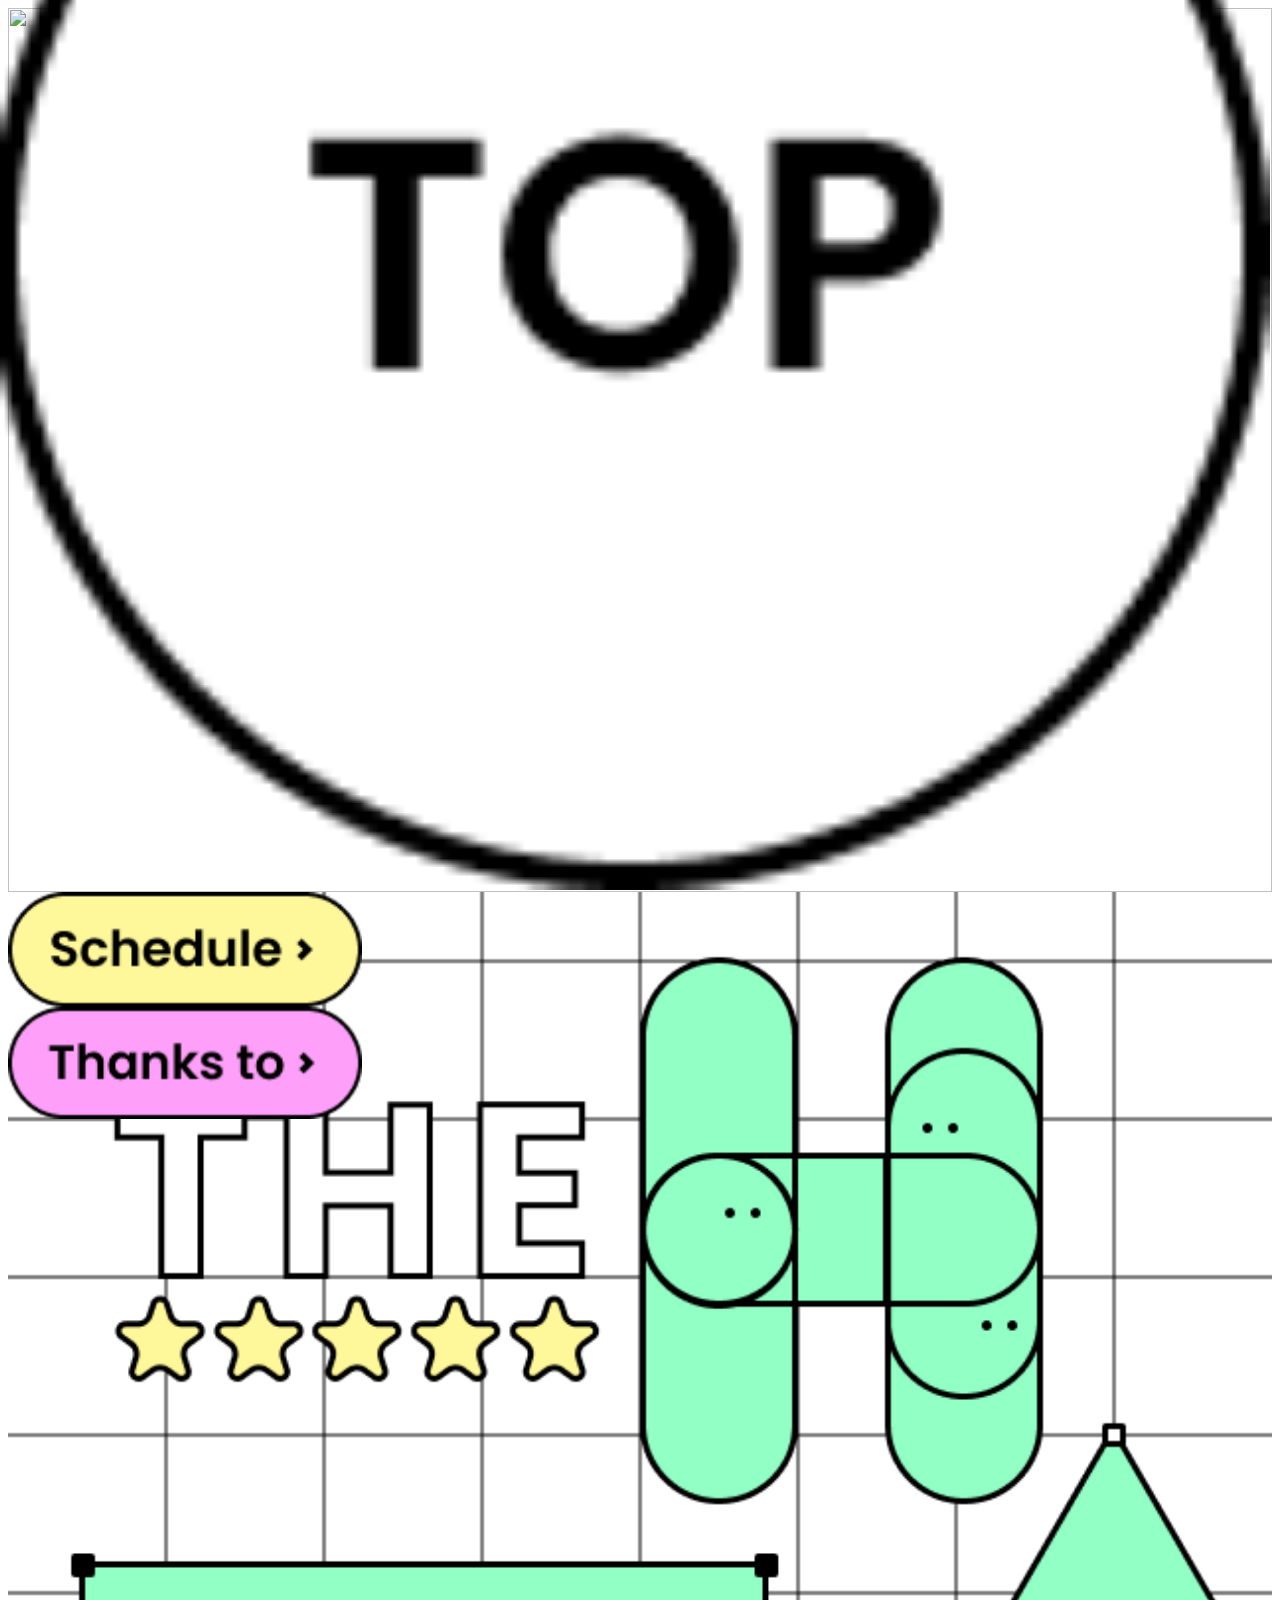
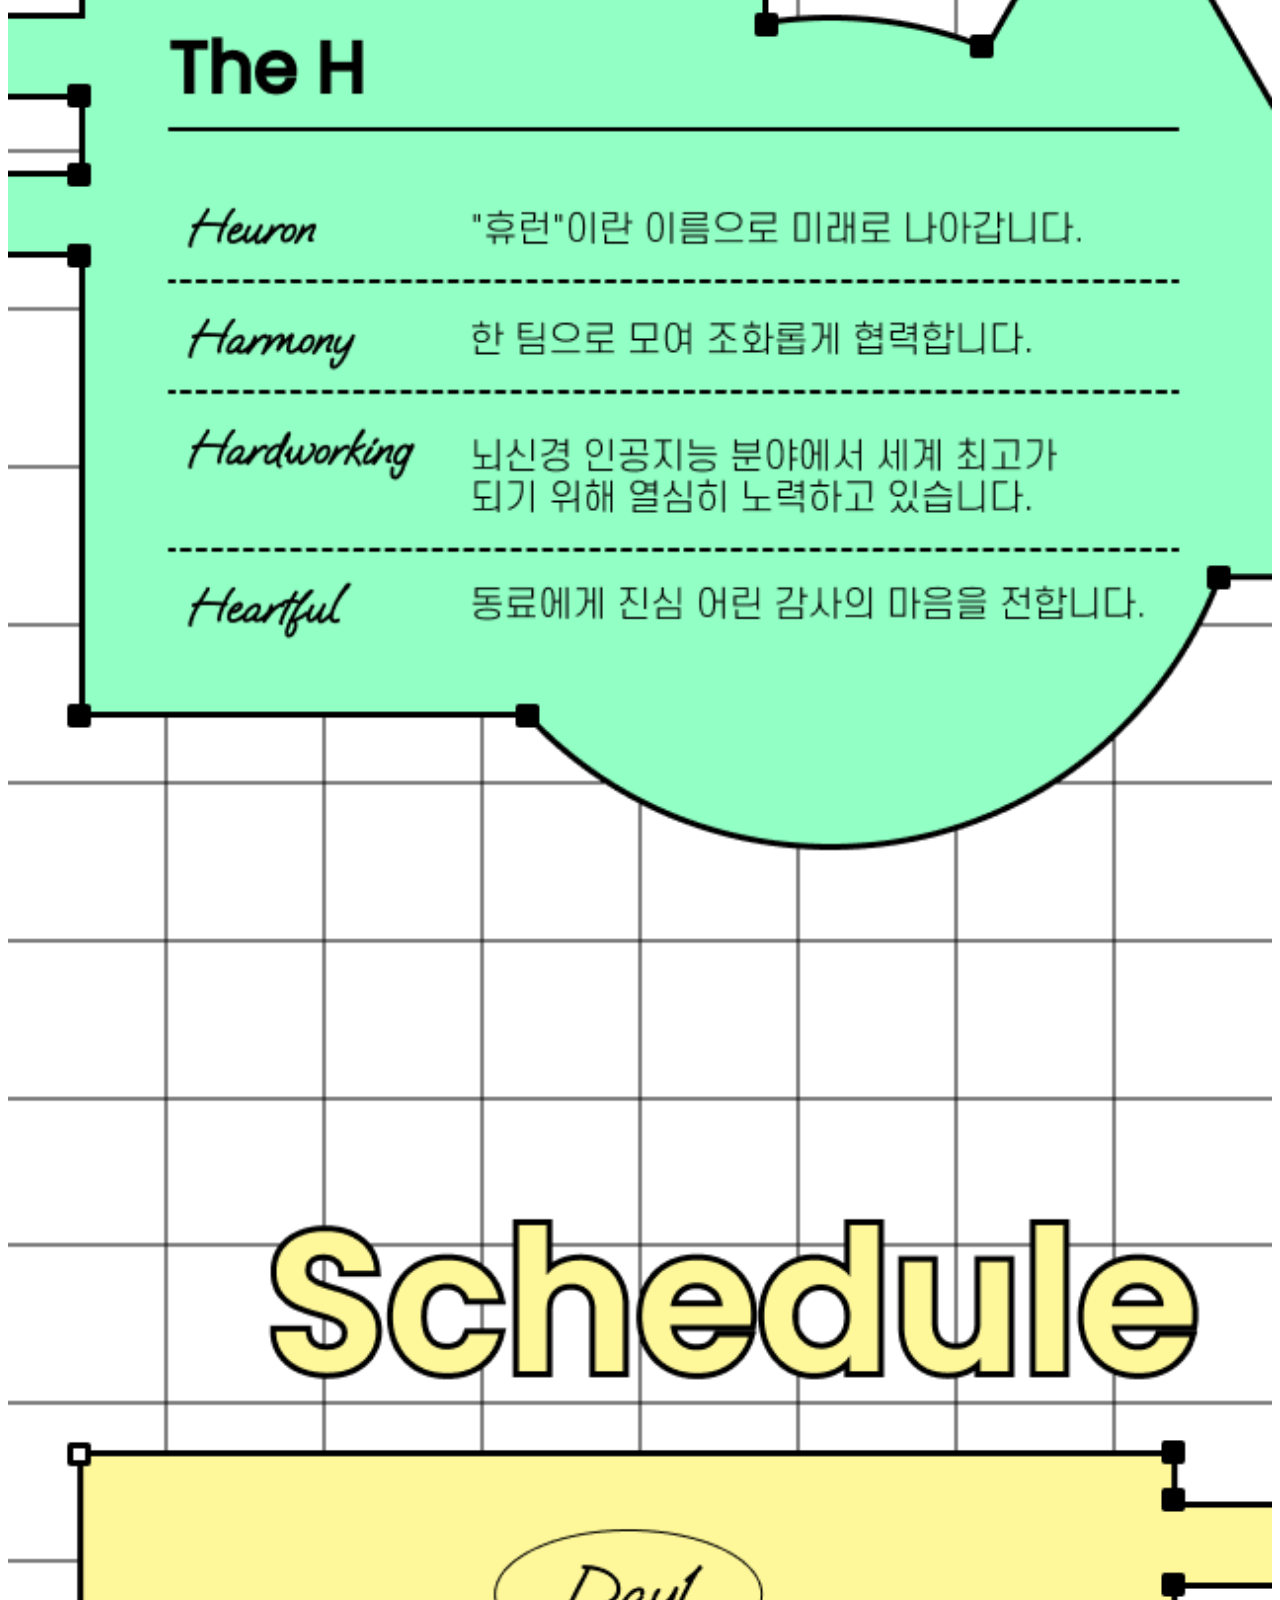
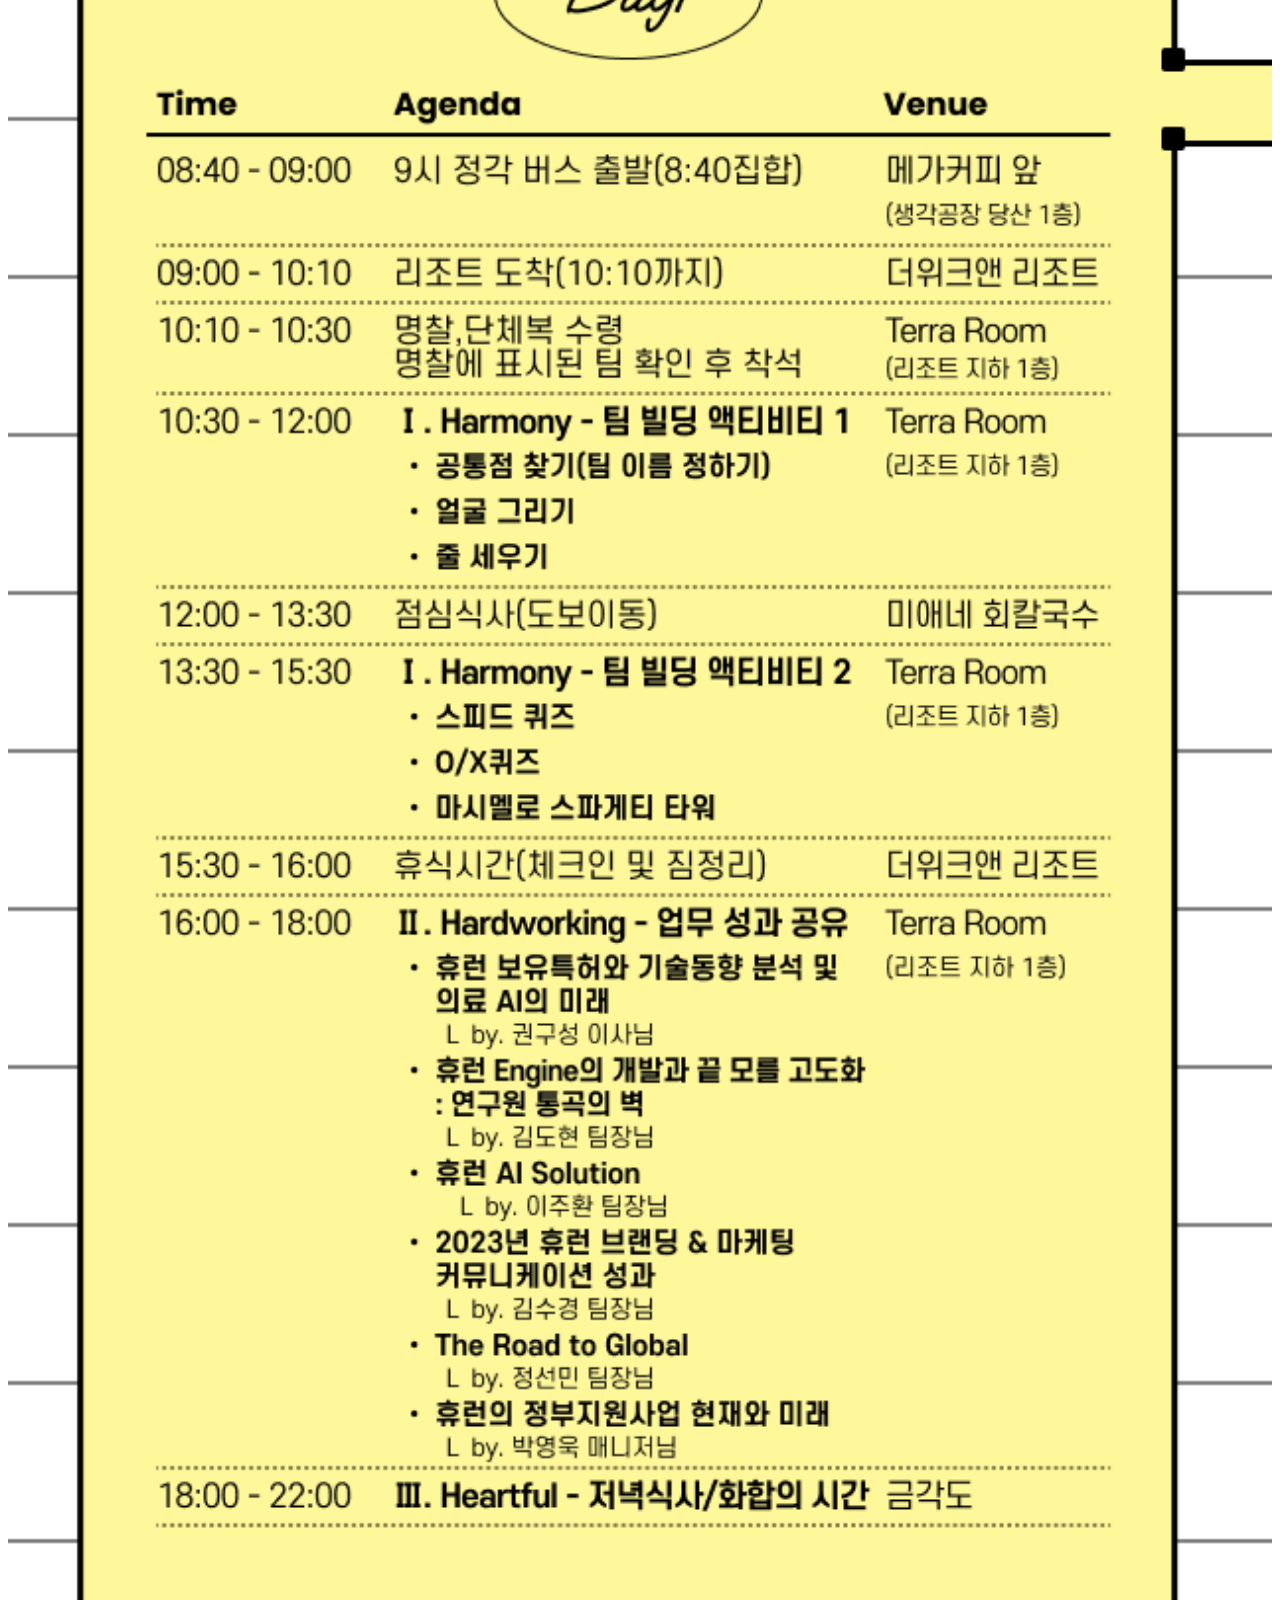
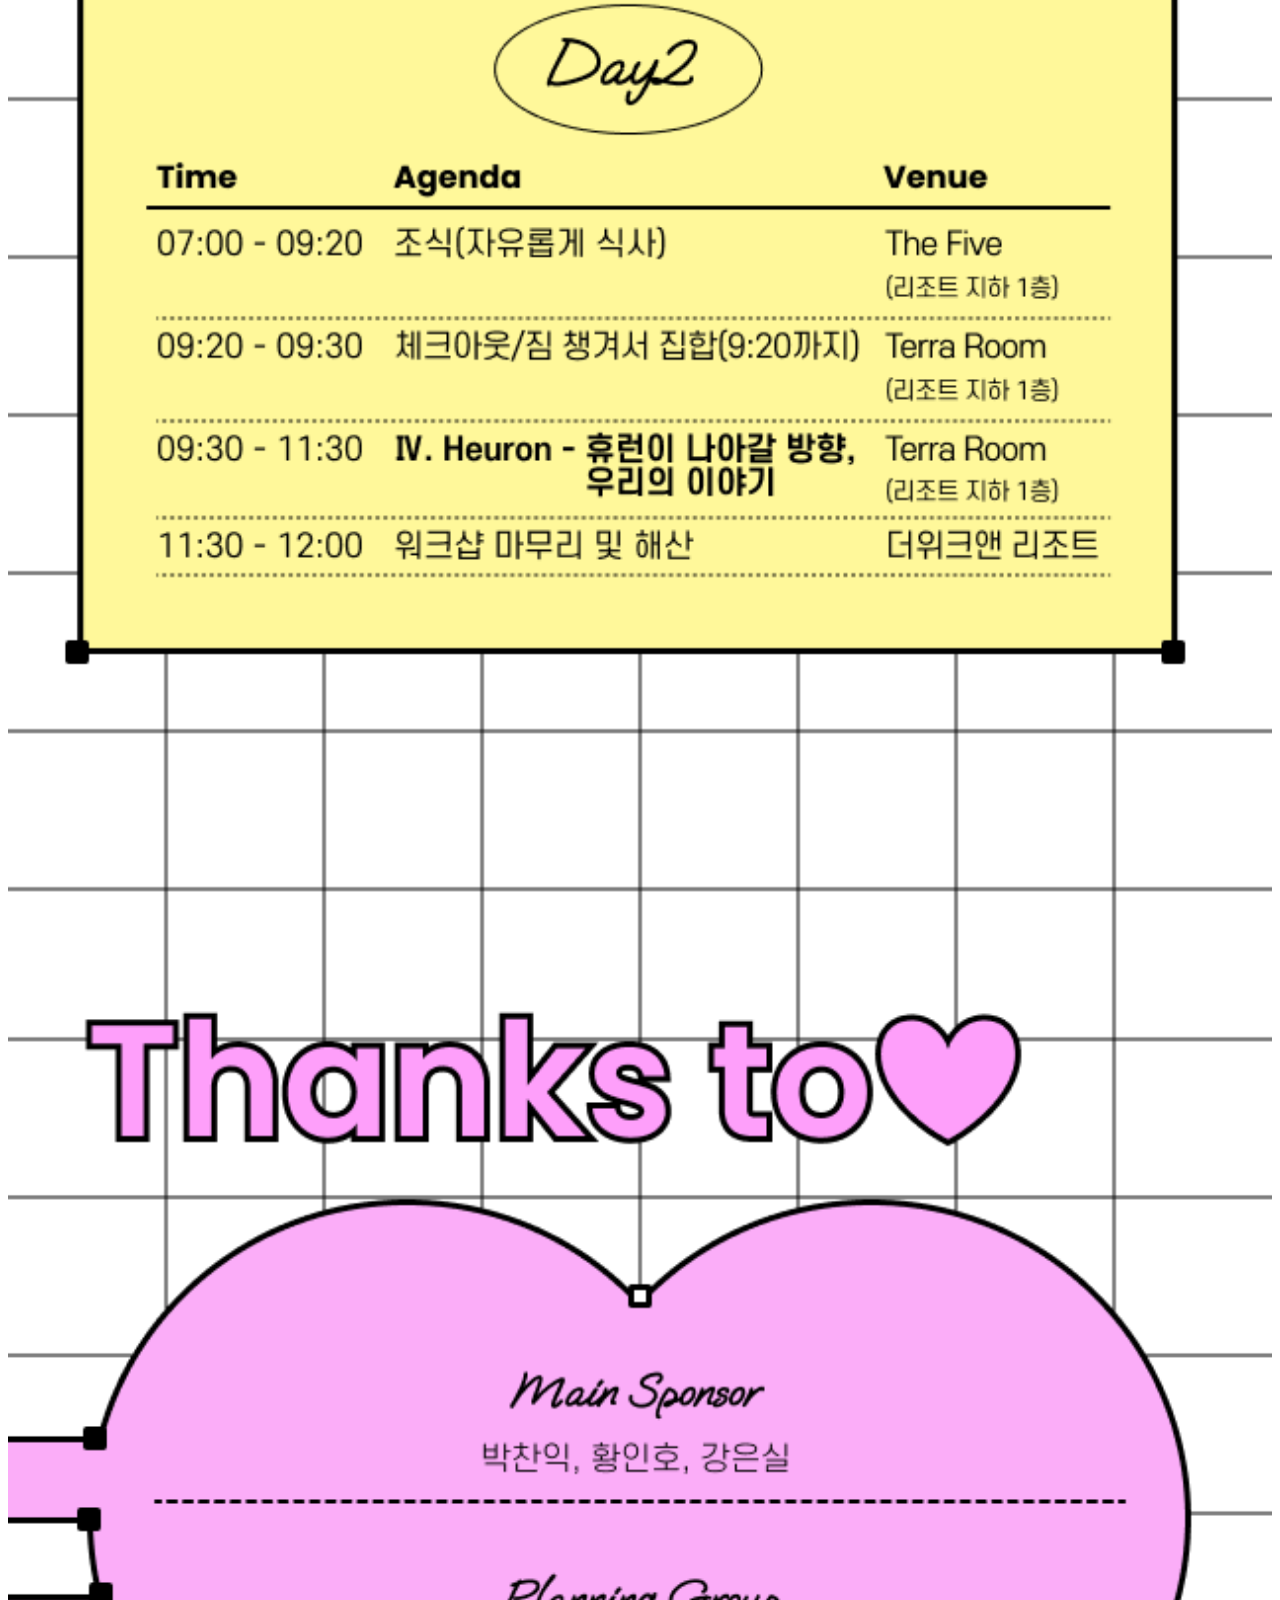
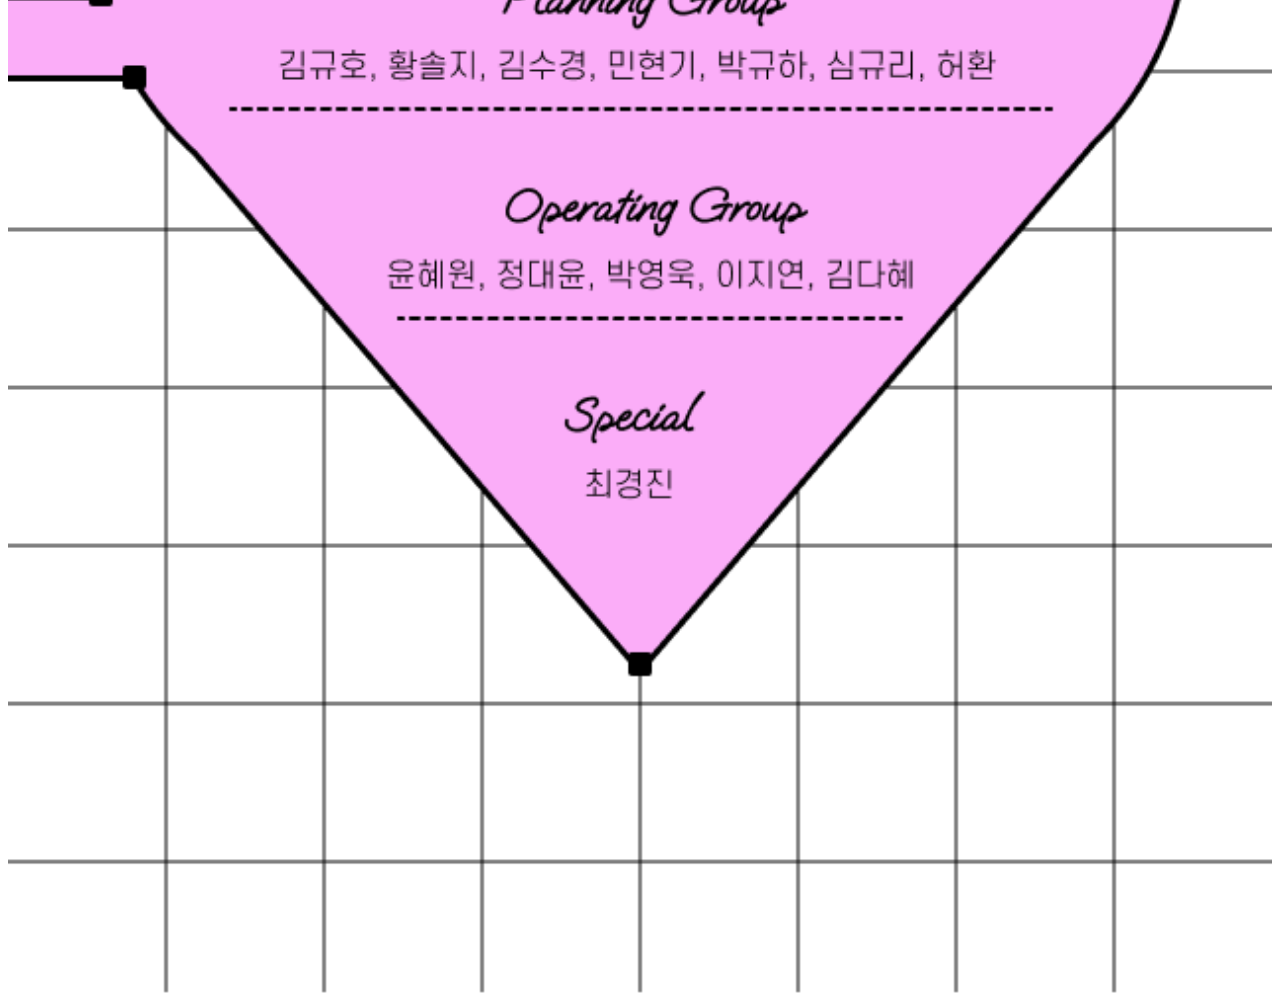
==== index.html @ 2a3de632 "v1.3" ====
<html>
<head>

</head>
<style>
   img { width: 100%; }
</style>
<body>
<div>
   <img src="/img/img01.jpg" style="">
   <div style="position: absolute; top:70%' center>
      <img src="/img/button01.png" style="">
      <img src="/img/button02.png" style="">
      <img src="/img/button03.png" style="">
   </div>
</div>
<img src="/img/img02.png" style="">
<img src="/img/img03.png" style="">
<img src="/img/img04.png" style="">

<img src="/img/top01.png" style="position:fixed; bottom: 10px; right: 10px;">
</body>
</html>
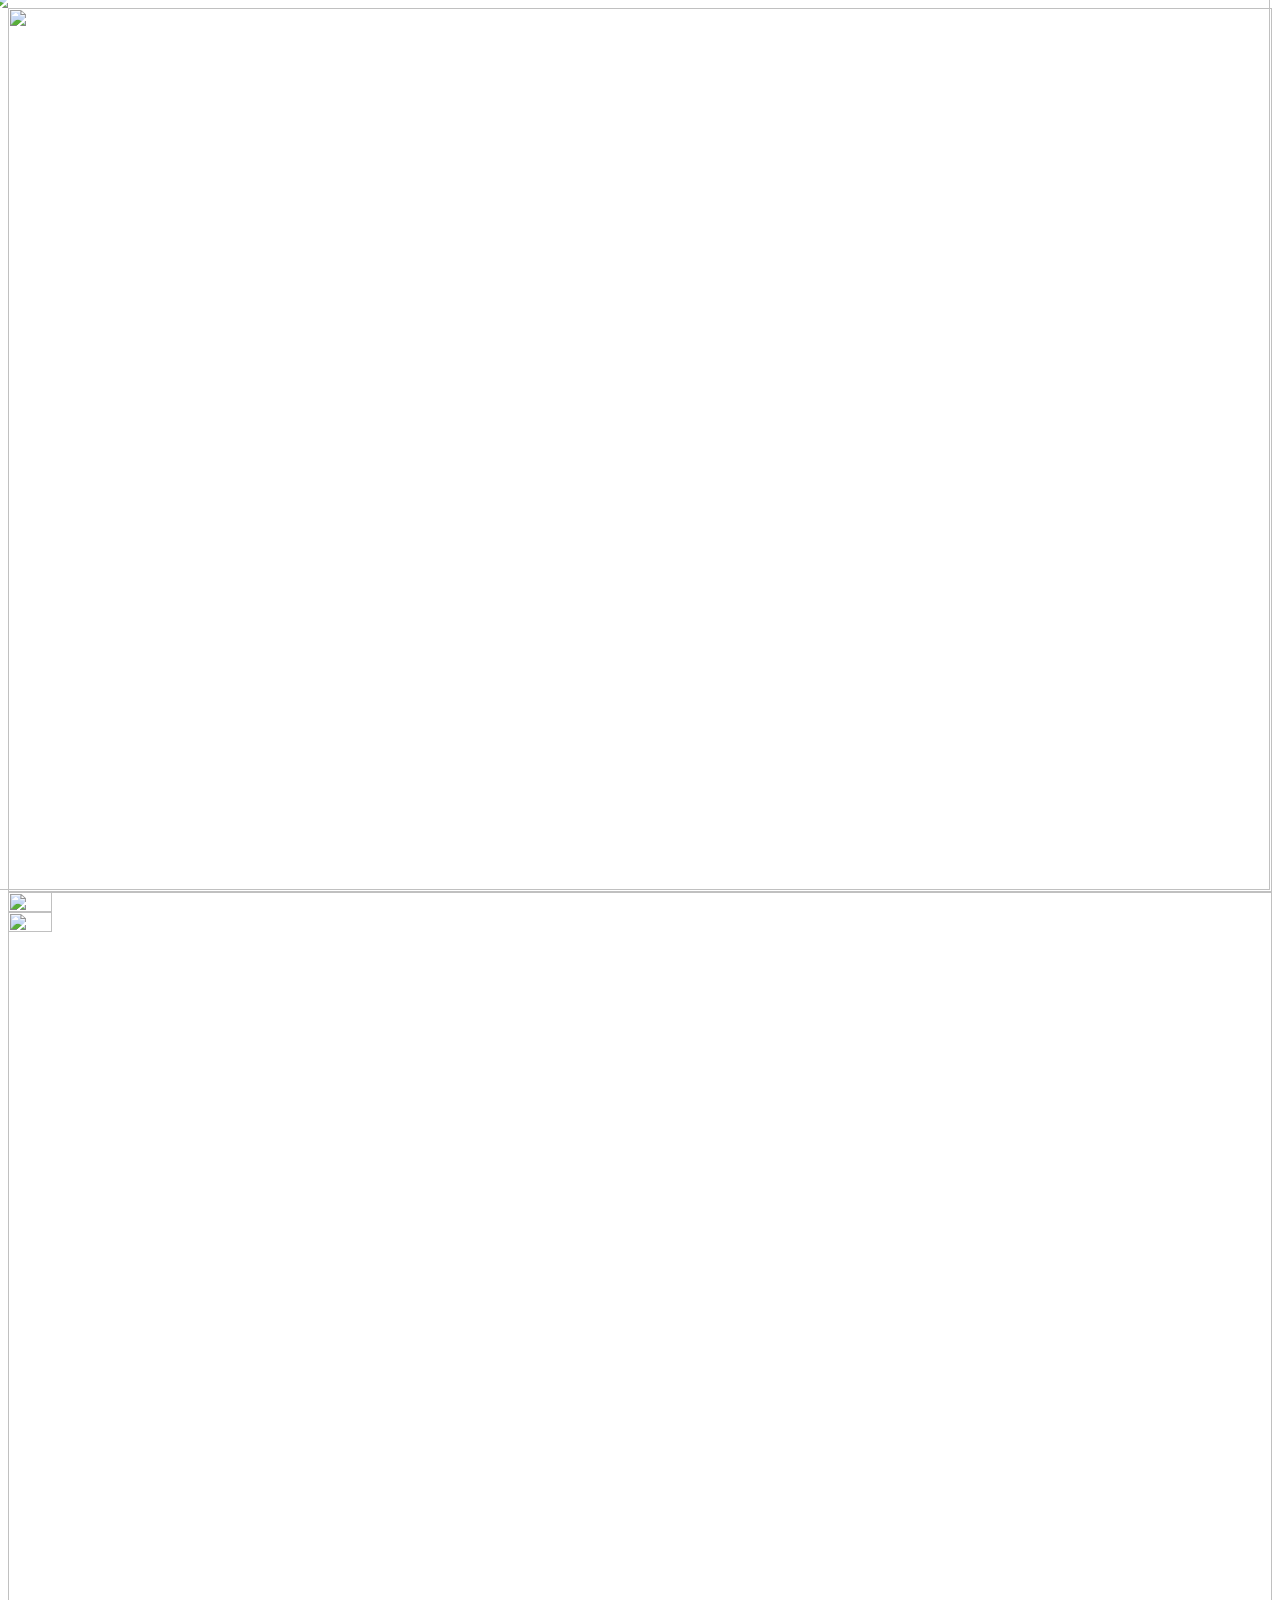
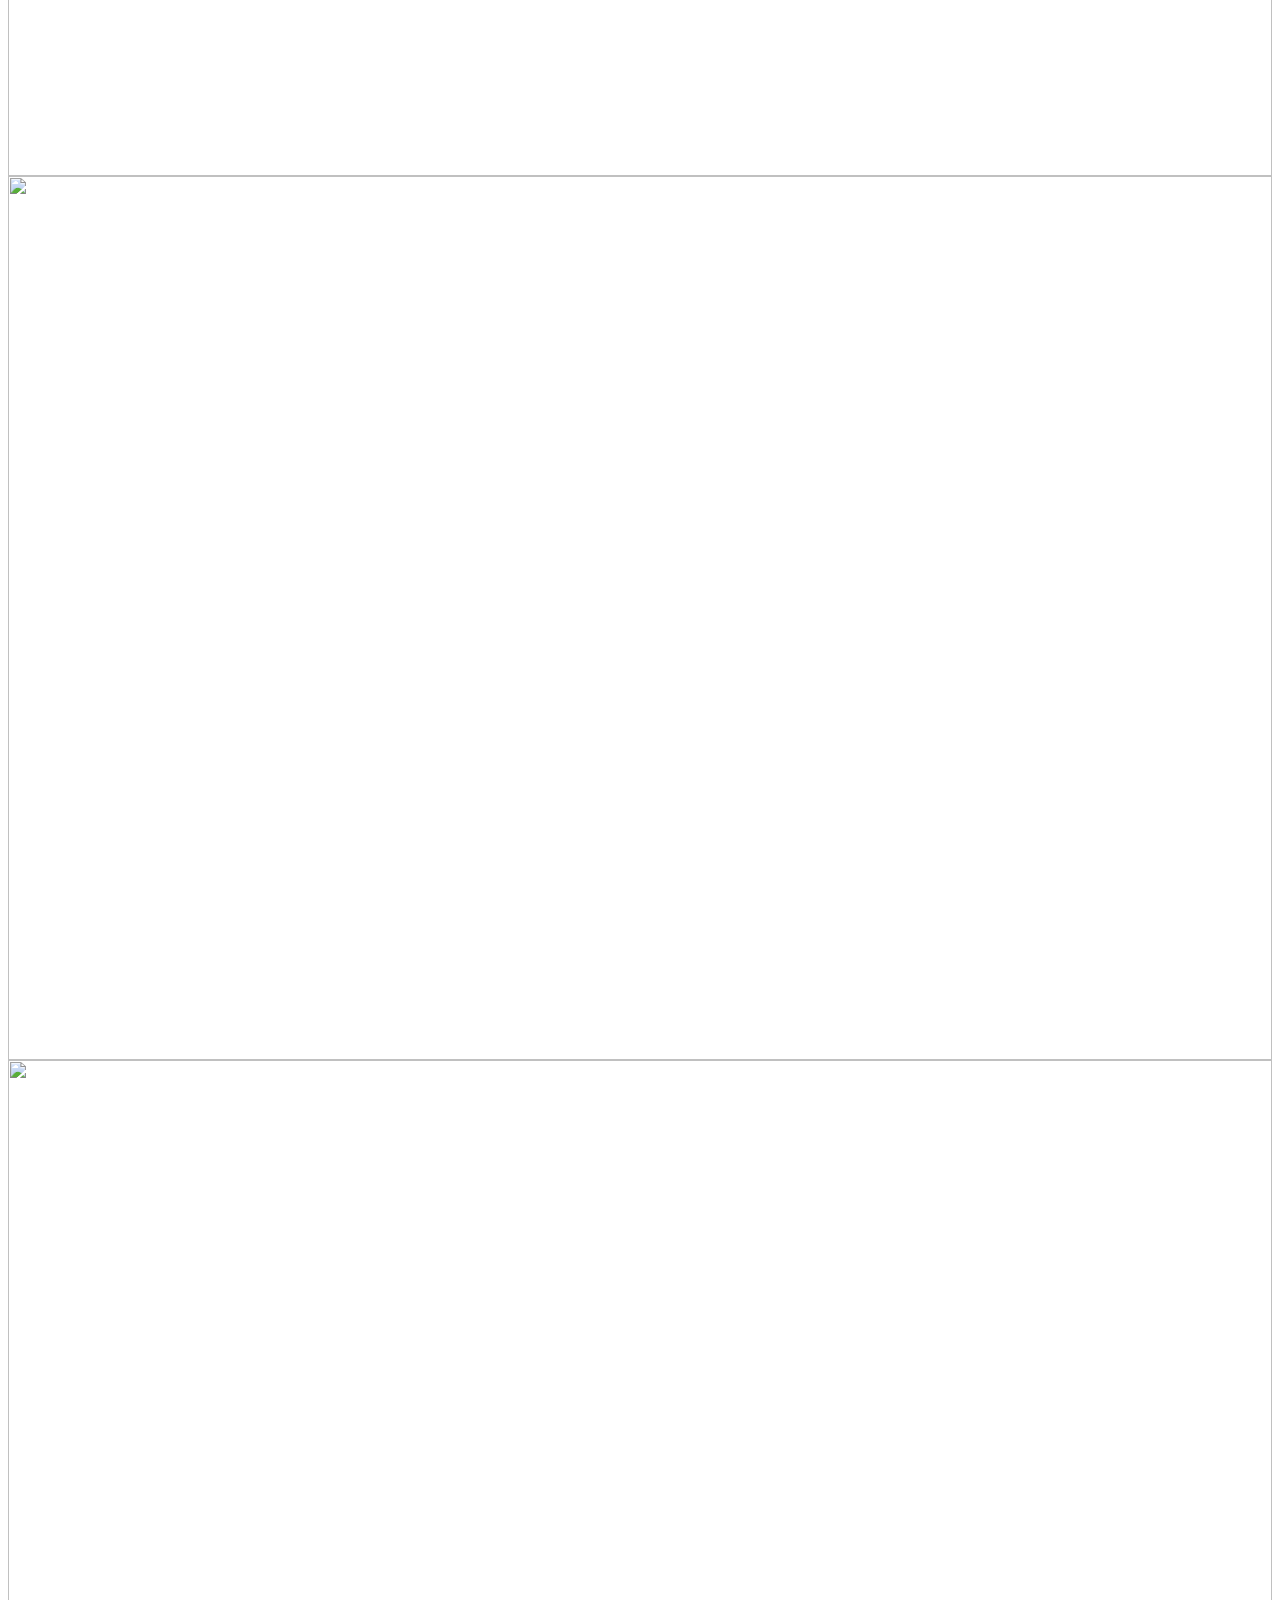
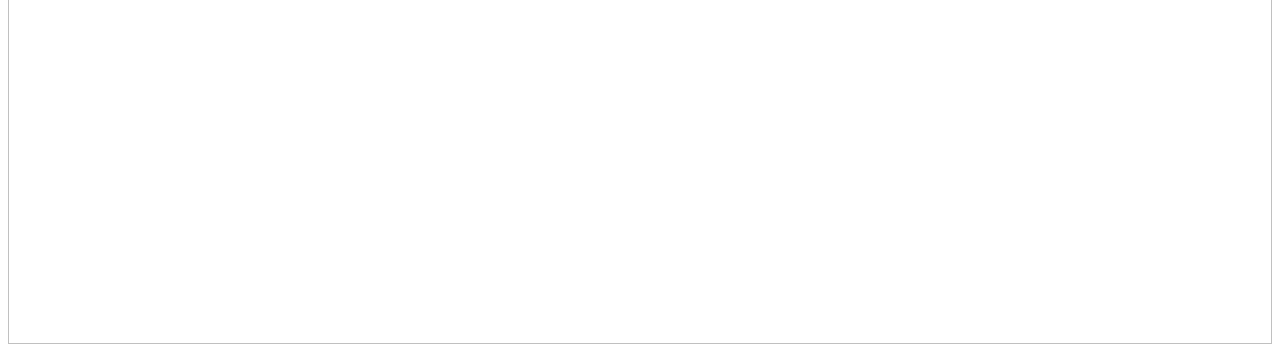
==== commit 00ceee75: "v1.3.1" ====
--- a/index.html
+++ b/index.html
@@ -7,17 +7,17 @@
 </style>
 <body>
 <div>
-   <img src="/img/img01.jpg" style="">
+   <img src="/1stHeuronWorkshop/img/img01.png" style="">
    <div style="position: absolute; top:70%' center>
-      <img src="/img/button01.png" style="">
-      <img src="/img/button02.png" style="">
-      <img src="/img/button03.png" style="">
+      <img src="/1stHeuronWorkshop/img/button01.png" style="">
+      <img src="/1stHeuronWorkshop/img/button02.png" style="">
+      <img src="/1stHeuronWorkshop/img/button03.png" style="">
    </div>
 </div>
-<img src="/img/img02.png" style="">
-<img src="/img/img03.png" style="">
-<img src="/img/img04.png" style="">
+<img src="/1stHeuronWorkshop/img/img02.png" style="">
+<img src="/1stHeuronWorkshop/img/img03.png" style="">
+<img src="/1stHeuronWorkshop/img/img04.png" style="">
 
-<img src="/img/top01.png" style="position:fixed; bottom: 10px; right: 10px;">
+<img src="/1stHeuronWorkshop/img/top01.png" style="position:fixed; bottom: 10px; right: 10px;">
 </body>
 </html>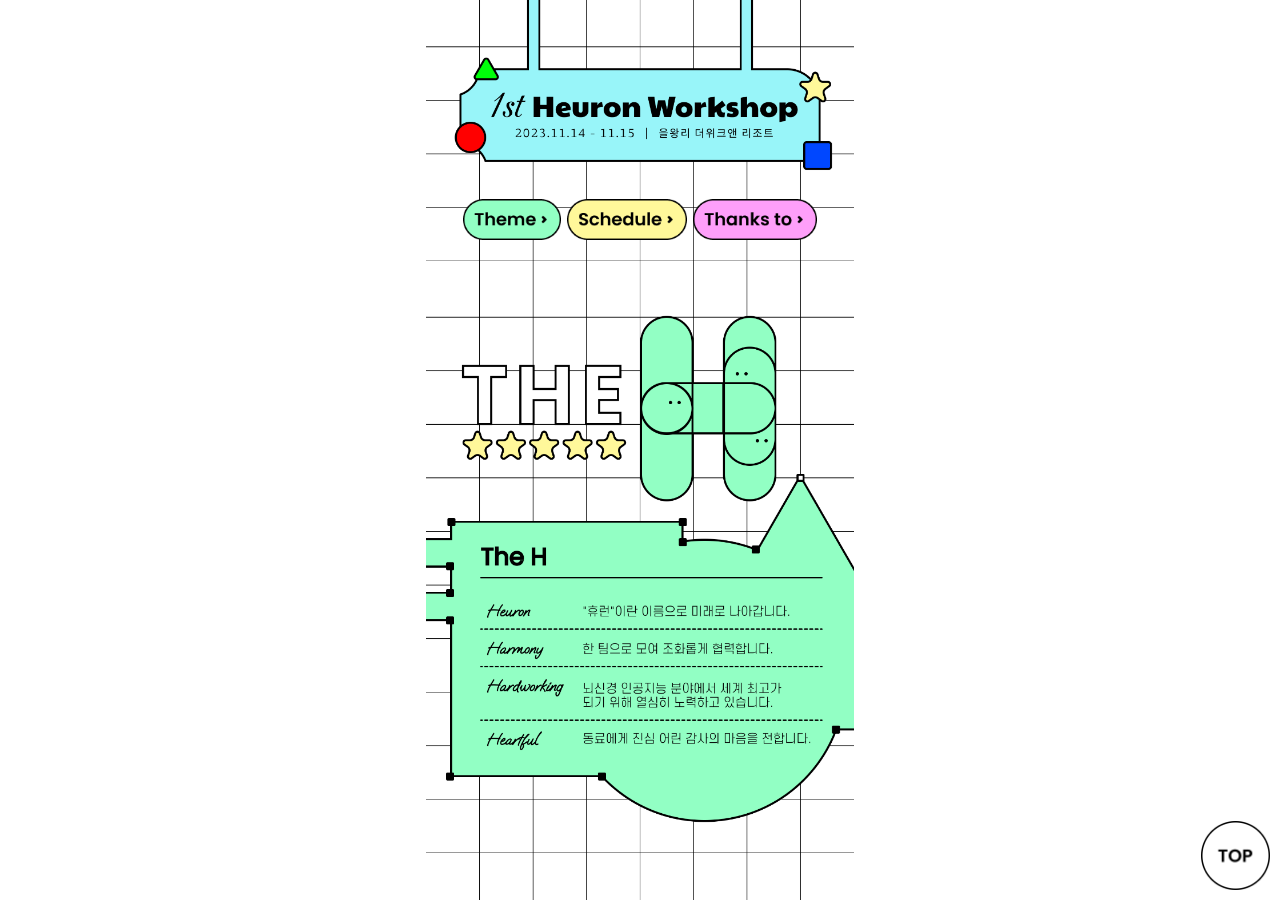
==== commit 56f79c04: "v1.4.0" ====
--- a/index.html
+++ b/index.html
@@ -1,23 +1,146 @@
-<html>
+<!DOCTYPE html>
+<html xmlns="http://www.w3.org/1999/xhtml" xml:lang="en" lang="en">
 <head>
+    <title>Untitled Document</title>
+    <meta http-equiv="X-UA-Compatible" content="IE=edge" />
+    <meta http-equiv="content-type" content="text/html; charset=utf-8" />
+    <meta name="viewport" content="width=device-width, initial-scale=1.0, user-scalable=no, viewport-fit=cover" />
+    <meta name="apple-mobile-web-app-capable" content="yes" />
+    <link type="text/css" href="resources/css/reset.css" rel="Stylesheet" />
+    <link type="text/css" href="resources/css/default.css" rel="Stylesheet" />
+    <link type="text/css" href="resources/css/loading.css" rel="Stylesheet" />
+    <link rel='icon' type='image/svg+xml' href='resources/images/favicon_play.svg' />
+    <link rel='alternate icon' href='resources/images/favicon_play.ico' />
+    <link href='https://fonts.googleapis.com/css?family=Source+Sans+Pro:400,600' rel='stylesheet'>
 
+    <script type="text/javascript">
+        if (location.href.toString().indexOf('file://localhost/') == 0) {
+            location.href = location.href.toString().replace('file://localhost/', 'file:///');
+        }
+    </script>
+	<script type="text/javascript">
+        window.isOnDemand = false;
+
+        var waitTimer = 300;
+        var isWaiting = false;
+
+        function main_frame_loaded(iframe) {
+            isWaiting = false;
+
+            if (!window.isOnDemand || is_local_source(document.location)) {
+                show_loading_indicator(false);
+                return;
+            }
+
+            var emptySource = iframe.contentWindow.location.href === 'about:blank';
+            show_loading_indicator(emptySource);
+			
+			iframe.contentWindow.onbeforeunload = content_start_loading;
+        };
+		
+        function content_start_loading() {
+            isWaiting = true;
+            var isLocalSource = is_local_source(document.location);
+            // Lets show loading indicator only for non-local team projects
+            var showLoading = !isLocalSource && window.isOnDemand;
+            show_loading_indicator(showLoading);
+        };
+
+        function is_local_source(location) {
+            // Local content loads fast. So, let's prevent loading indicator for local content.
+            const localHosts = ["127.0.0.1", "localhost", "local"];
+            const localFileProtocol = "file:";
+
+            if (localHosts.some((val) => val === location.hostname.toLowerCase())) return true;
+            if (location.protocol === localFileProtocol) return true;
+            return false
+        }
+
+        function show_loading_indicator(isVisible) {
+            var indicator = document.querySelector('.loading-indicator');
+            var panel = document.getElementById('mainPanel');
+
+            if (isVisible) {
+                // Do not show loading indicator immediately.
+                // Let's wait some time to prevent indicator blinking when content loads fast.
+                setTimeout(() => {
+                    if (isWaiting) {
+                        isWaiting = false;
+                        indicator.style.display = '';
+                        panel.style.display = 'none';
+                    }
+                }, waitTimer);
+            } else {
+                indicator.style.display = 'none';
+                panel.style.display = '';
+            }
+        }
+	</script>
+    <!--<link type="text/css" rel="Stylesheet" href="plugins/sitemap/styles/sitemap.css" />
+    <link type="text/css" rel="Stylesheet" href="plugins/page_notes/styles/page_notes.css" />
+    <link type="text/css" rel="Stylesheet" href="plugins/debug/styles/debug.css" />
+    <link type="text/css" rel="Stylesheet" href="plugins/handoff/styles/handoff.css" />
+    <link type="text/css" rel="Stylesheet" href="plugins/handoff/styles/codemirror.css" />-->
 </head>
-<style>
-   img { width: 100%; }
-</style>
-<body>
-<div>
-   <img src="/1stHeuronWorkshop/img/img01.png" style="">
-   <div style="position: absolute; top:70%' center>
-      <img src="/1stHeuronWorkshop/img/button01.png" style="">
-      <img src="/1stHeuronWorkshop/img/button02.png" style="">
-      <img src="/1stHeuronWorkshop/img/button03.png" style="">
-   </div>
-</div>
-<img src="/1stHeuronWorkshop/img/img02.png" style="">
-<img src="/1stHeuronWorkshop/img/img03.png" style="">
-<img src="/1stHeuronWorkshop/img/img04.png" style="">
+<body scroll="no" class="hashover" style="overflow: hidden;">
+        <div id="popupContainer">
+        <div id='interfaceAdaptiveViewsListContainer'>
+        </div>
 
-<img src="/1stHeuronWorkshop/img/top01.png" style="position:fixed; bottom: 10px; right: 10px;">
+        <div id='interfaceScaleListContainer'>
+        </div>
+
+        <div id='overflowMenuContainer'>
+        </div>
+
+        <div id='scaleMenuContainer'>
+        </div>
+    </div>
+    <div id="outerContainer">
+        <div id="clippingBounds">
+            <div id="clippingBoundsScrollContainer"></div>
+        </div>
+
+        <div id="mHideSidebar"></div>
+        <div id="lsplitbar" class="splitbar"></div>
+		<div class="loading-indicator" style="display: none;">
+			<svg class="loader" viewBox="0 0 24 24">
+				<circle class="loader__value" cx="12" cy="12" r="10" />
+				<circle class="loader__value" cx="12" cy="12" r="10" />
+			</svg>
+		</div>
+        <div id="mainPanel" style="display: none;">
+            <div id="mainPanelContainer" style="position: relative; width:100%; height: 100%;">
+                <div id="clipFrameScroll" style="position: relative; width:100%; height: 100%; background-color: #ffffff;">
+                    <iframe onload="main_frame_loaded(this)" id="mainFrame" name="mainFrame" width="100%" height="100%" src="about:blank" frameborder="0" style="display: block;position:absolute;" webkitallowfullscreen mozallowfullscreen allowfullscreen></iframe>
+                </div>
+            </div>
+        </div>
+
+        <div id="rsplitbar" class="splitbar"></div>
+    </div>
+
+    <div id="maximizePanelContainer" class="maximizePanelContainer">
+        <div id="maximizePanelOver">
+            <div id="maximizePanel" title="Expand" class="maximizePanelOver">
+                <div id="maximizeButton" class="maximizeButton maximizeIcon"></div>
+            </div>
+        </div>
+    </div>
+
+    <div id="mobileControlFrameContainer"></div>
+
+<!-- 10.0.0.3886 -->
+<script src="resources/scripts/jquery-3.2.1.min.js"></script>
+<script src="resources/scripts/axure/jquery.nicescroll.min.js"></script>
+<script src="resources/scripts/axutils.js"></script>
+<script src="resources/scripts/messagecenter.js"></script>
+<script src="resources/scripts/player/axplayer.js"></script>
+<script src="resources/scripts/player/init.js"></script>
+
+
+<script>
+	$(document).ready(content_start_loading);
+</script>
 </body>
-</html>+</html>
--- a/resources/css/default.css
+++ b/resources/css/default.css
@@ -0,0 +1,1082 @@
+﻿body {
+    font-family: 'Source Sans Pro', 'Trebuchet MS', Arial;
+    font-size: 14px;
+    color: #37465e;
+    -webkit-font-smoothing: antialiased;
+    text-rendering: optimizeLegibility;
+    -webkit-font-feature-settings: "kern";
+    -moz-font-feature-settings: "kern";
+    -moz-font-feature-settings: "kern=1";
+    font-feature-settings: "kern" 1;
+    font-kerning: normal;
+    overflow: hidden;
+}
+
+a {
+  cursor: pointer;
+}
+
+input[type="radio"], input[type="checkbox"] {
+    margin: 0px 9px 0px 0px;
+    vertical-align: bottom;
+}
+
+input {
+    -webkit-box-sizing: border-box;
+    -moz-box-sizing: border-box;
+    box-sizing: border-box;
+}
+
+input[type=text]::-ms-clear {
+    width: 0;
+    height: 0;
+    display: none;
+}
+
+#outerContainer {
+    position: absolute;
+    width:1000px;
+    height:1500px;
+    overflow: hidden;
+    display: flex;
+}
+
+#mobileControlFrameContainer {
+    position: absolute;
+    width: 100%;
+    pointer-events: none;
+}
+
+.splitbar {
+    display: none;
+    position: absolute;
+    top: 0px;
+    width: 3px;
+    height: 100%;
+    cursor: ew-resize;
+    z-index: 5;
+    user-select: none;
+}
+
+.splitbar:hover, .splitbar.active {
+    background: #CBD5E0;
+}
+
+#lsplitbar {
+    border-right: 1px solid #CBD5E0;
+}
+
+#rsplitbar {
+    border-left: 1px solid #CBD5E0;
+}
+
+#mainPanel {
+    background-color: #d8d8d8;
+    opacity: 0; 
+    flex: 1;
+    overflow: hidden;
+}
+
+#clippingBounds {
+    width: 100%;
+    overflow: hidden;
+    pointer-events: none;
+    position: absolute;
+    z-index: 1;
+}
+
+#clippingBounds div {
+    pointer-events: auto;
+}
+
+#clippingBoundsScrollContainer {
+    position: absolute;
+    pointer-events: none;
+}
+
+#browserOutOfDateNotification {
+    width: 100%;
+    height: 289px;
+    background-color: #e36154;
+    padding-top: 40px;
+    color: #FFFFFF;
+}
+    .mobileMode #browserOutOfDateNotification {
+        padding-top: 15px;
+    }
+
+#supportedBrowsersListContainer {
+    border-radius: 5px;
+    line-height: 1.64;
+    background-color: #c3463a;
+    padding-top: 4px;
+    width: 255px;
+    margin: auto;
+}
+
+.browserName {
+    display: inline-block;
+    width: 55%;
+    font-weight: bold;
+    margin-left: 18px;
+}
+
+.browserSupportedVersion {
+    display: inline-block;
+    font-style: italic;
+}
+
+#browserOutOfDateNotificationButtons {
+    display: flex;
+    justify-content: flex-end;
+    margin-top: 28px;
+}
+    .mobileMode #browserOutOfDateNotificationButtons {
+        margin-top: 8px;
+    }
+
+#updateBrowserButton {
+    display: inline-block;
+    width: 330px;
+    height: 35px;
+    margin-left: auto;
+    line-height: 35px;
+    text-decoration: none;
+    text-align: center;
+    border-radius: 9px;
+    border: solid 1px #FFFFFF;
+    color: #FFFFFF;
+}
+
+#continueToPrototypeButton {
+    display: inline-block;
+    text-align: center;
+    line-height: 37px;
+    text-decoration: underline;
+}
+
+#topPanel {
+    z-index: 1;
+    height: 36px;
+    background-color: #FCFDFF;
+    border-bottom: 1px solid #CBD5E0;
+    user-select: none;
+}
+
+.leftPanel, .rightPanel, .mobileOnlyPanel {
+    position: relative;
+    background-color: #FCFDFF;
+    overflow: hidden;
+    width: 0px;
+    flex-shrink: 0;
+}
+
+
+.popup, .leftPanel.popup {
+    position: absolute;
+    z-index: 20000;
+    display: none;
+    background-color: #FCFDFF;
+    border: solid 1px #bdbcbc;
+    position: absolute;
+    box-shadow: 0 1px 2px 0 rgba(87, 87, 87, 0.5);
+}
+
+.leftPanel.popup .sitemapHeader, .leftPanel.popup #searchDiv {
+    display: none;
+}
+
+#clipFrameScroll {
+}
+
+.splitterMask {
+    position: absolute;
+    top: 0;
+    left: 0;
+    width: 100%;
+    height: 100%;
+    overflow: hidden;
+    background-image: url(../images/transparent.gif);
+    z-index: 10000;
+    -moz-user-select: none;
+    -webkit-user-select: none;
+    -ms-user-select: none;
+    user-select: none;
+}
+
+#maximizePanelContainer {
+  font-size: 4px;
+  overflow: hidden;
+  z-index: 1000;
+  display: none;
+}
+
+#maximizePanel {
+    background-color: #FCFDFF;
+    cursor: pointer;
+}
+
+#maximizePanelContainer, #maximizePanelOver, #maximizePanel {
+  position:absolute;
+  left: 0px;
+  top: 0px;
+  width: 28px;
+  height: 36px;
+}
+
+#interfaceControlFrameMinimizeContainer {
+    font-size: 2px; /*for IE*/
+    text-align: right;
+    z-index: 100;
+    height: 36px;
+    width: 28px;
+    border-right: solid 1px #CBD5E0;
+}
+#interfaceControlFrameMinimizeContainer a {
+    display: inline-block;
+    width: 28px;
+    height: 100%;
+    font-size: 2px;
+    text-decoration: none;
+}
+
+#interfaceControlFrame {
+    height: 100%;
+    display: flex;
+    opacity: 0;
+}
+
+#interfaceControlFrameCloseContainer {
+    display: none;
+    font-size: 9px;
+    font-weight: bold;
+    letter-spacing: 1px;
+    z-index: 100;
+    width: 55px;
+    background-color: #62666b;
+    text-align: center;  
+}
+#interfaceControlFrameCloseContainer a {
+    display: inline-block;
+    width: 55px;
+    color: #ffffff;
+    padding: 5px 0px;
+}
+#inspectControlFrameHeader li {
+    float: left;
+    display: block;
+    position: relative;
+    width: 42px;
+    height: 36px;
+    padding: 4px 5px 4px 5px;
+    box-sizing: border-box;
+    -moz-box-sizing: border-box;
+    -webkit-box-sizing: border-box;
+}
+
+.ax-button {
+    font-family: 'Source Sans Pro', 'Trebuchet MS', Arial;
+    font-weight: 600;
+    font-size: 12px;
+    color: #F7FAFC;
+    text-align: center;
+    white-space: nowrap;
+    background-color: #3EACEF;
+    user-select: none;
+    border: none;
+    padding: 3px 16px;
+    display: inline-block;
+    cursor: pointer;
+    border-radius: 4px;
+}
+
+.ax-button:hover {
+    background-color: #1482c5;
+}
+
+.pluginHint {
+    position: absolute;
+    display: flex;
+    flex-direction: column;
+    align-items: end;
+    top: 100%;
+    box-sizing: border-box;
+    padding: 10px;
+    font-size: 11px;
+    font-weight: normal;
+    line-height: normal;
+    text-align: left;
+    width: 180px;
+    background: #ffffff;
+    border: 1px solid #d7d7d7;
+    color: #718096;
+    left: 50%;
+    transform: translateX(-50%);
+    box-shadow: 0px 1px 3px rgba(26, 32, 44, 0.2);
+}
+
+.pluginHint button {
+    margin-top: 10px;
+}
+
+.pluginHint.left {
+    left: 50%;
+    right: auto;
+    transform: translateX(-20px);
+}
+.pluginHint.right {
+    left: auto;
+    right: 50%;
+    transform: translateX(20px);
+}
+
+.pluginHint::after {
+    content: "";
+    width: 10px;
+    height: 10px;
+    border-top: 1px solid #d7d7d7;
+    border-left: 1px solid #d7d7d7;
+    background-color: #fff;
+    position: absolute;
+    top: -6px;
+    transform: translateX(-50%) rotate(45deg);
+    left: 50%;
+}
+
+.pluginHint.left::after {
+    left: 20px;
+    right: auto;
+    transform: translateX(-50%) rotate(45deg);
+}
+.pluginHint.right::after {
+    left: auto;
+    right: 20px;
+    transform: translateX(50%) rotate(45deg);
+}
+
+#inspectControlFrameHeader li a {
+    height: 100%;
+    width: 32px;
+    display: block;
+    text-align: center;
+    outline: none;
+    text-decoration: none;
+    white-space: nowrap;
+    background-color: transparent;
+    box-sizing: border-box;
+    -moz-box-sizing: border-box;
+    -webkit-box-sizing: border-box;
+}
+
+.hashover #inspectControlFrameHeader li a:hover {
+    border-radius: 3px;
+    background-color: #EDEFF1;
+}
+
+/*#inspectControlFrameHeader li a.selected, #inspectControlFrameHeader li a.selected:hover {
+    background-color: inherit;
+}*/
+
+#inspectControlFrameHeaderContainer {
+    overflow: visible;
+}
+
+#inspectControlFrameHeader {
+    position: relative;
+    list-style: none;
+    z-index: 50;
+    letter-spacing: 1px;
+    display: flex;
+}
+
+#projectControlFrameHeaderContainer {
+    overflow: visible;
+}
+
+#projectControlFrameHeader {
+    position: relative;
+    list-style: none;
+    font-size: 8px;
+    z-index: 50;
+    font-weight: bold;
+    letter-spacing: 1px;
+}
+
+#projectControlFrameHeader li {
+    position: relative;
+    float: left;
+    display: block;
+    box-sizing: border-box;
+    -moz-box-sizing: border-box;
+    -webkit-box-sizing: border-box;
+}
+
+#projectControlFrameHeader li a {
+    display: block;
+    height: 100%;
+    width: 32px;
+    outline: none;
+    margin-bottom: 3px;
+    text-decoration: none;
+    color: #ffffff;
+    white-space: nowrap;
+    box-sizing: border-box;
+    -moz-box-sizing: border-box;
+    -webkit-box-sizing: border-box;
+}
+
+.hashover #projectControlFrameHeader li a:hover {
+    border-radius: 3px;
+    background-color: #EDEFF1;
+}
+
+/*#projectControlFrameHeader li a.selected, #projectControlFrameHeader li a.selected:hover {
+    background-color: inherit;
+}*/
+
+#publishContainer {
+    display: none;
+    margin: 6px 20.5px 5px;
+    width: 150px;
+    height: 25px;
+    border-radius: 10px;
+    background-color: #008dcb;
+}
+
+#publishContainer.preview {
+    display: block;
+}
+
+#overflowBtn {
+    order: 5;
+}
+
+#overflowMenuButton {
+    background: url('../images/overflow-icon.svg') no-repeat center center, linear-gradient(transparent,transparent);
+}
+#overflowMenuButton.selected {
+    background: url('../images/overflow_icon_off.svg') no-repeat center center, linear-gradient(transparent,transparent);
+}
+
+.overflowOptionCheckbox, #projectOptionsHotspotsCheckbox {
+    position: relative;
+    border: solid 1px #718096;
+    display: inline-block;
+}
+    .overflowOptionCheckbox {
+        width: 10px;
+        height: 10px;
+        margin-right: 14px;
+        top: 1px;
+    }
+    #projectOptionsHotspotsCheckbox {
+        width: 16px;
+        height: 16px;
+        margin-right: 25px;
+        margin-left: 21px;
+        top: 2.5px;
+    }
+
+.overflowOptionCheckbox.selected, #projectOptionsHotspotsCheckbox.selected {
+    background: url('../images/overflow_checkmark.svg') no-repeat center center, linear-gradient(transparent,transparent);
+    background-color: #75BB43;
+    border: solid 1px #75BB43;
+    background-size: contain;
+}
+
+#overflowMenuContainer {
+    display: none;
+    flex-direction: column;
+    top: 36px;
+    right: 80px;
+    width: 171px;
+    border-radius: 2px;
+    padding-bottom: 9px;
+}
+
+#overflowMenuContainer.popup {
+    display: flex;
+}
+
+#scaleMenuContainer {
+    display: none;
+    flex-direction: column;
+    top: 36px;
+    right: 200px;
+    width: 140px;
+    border-radius: 2px;
+}
+
+.vpZoomValue {
+    padding: 5px 9px 5px 16px;
+    cursor: pointer;
+    user-select: none;
+}
+
+.vpZoomValue:hover {
+    background-color: #EDEFF1;
+}
+
+.showOption {
+    font-size: 14px;
+	padding: 9px 0px 0px 15px;
+    /*color: #3B3B3B;*/
+}
+
+.showOption:hover {
+	cursor: pointer;
+}
+
+#publishButton {
+    display: block;
+    width: 95px;
+    margin: auto;
+    font-size: 14px;
+    line-height: 26px;
+    color: #ffffff;
+}
+
+.maximizeCaret {
+    width: 5px;
+    height: 5px;
+    object-fit: contain;
+    border-right: solid 1.5px #525252;
+    border-top: solid 1.5px #525252;
+    margin: auto;
+}
+.caret {
+    width: 9px;
+    height: 7px;
+    background: url('../images/caret_down.svg') no-repeat center center, linear-gradient(transparent,transparent);
+}
+.selected .caret {
+    background: url('../images/caret_down_off.svg') no-repeat center center, linear-gradient(transparent,transparent);
+}
+.upCaret {
+    transform: rotate(-45deg);
+}
+.leftCaret {
+    transform: rotate(-135deg);
+}
+.downCaret {
+    transform: rotate(-225deg);
+}
+.rightCaret {
+    transform: rotate(-315deg);
+}
+
+#pageSelectDropdown, #adaptiveViewsDropdown {
+    display: inline-block;
+    margin-left: 8px;
+}
+
+.minimizeIcon, .maximizeIcon {
+    transition: .25s linear;
+    position: absolute;
+    height: 36px;
+    width: 28px;
+}
+
+#minimizeX {
+    background: url('../images/close_x_minimize.svg') no-repeat center center, linear-gradient(transparent,transparent);
+}
+
+#minimizeArrow {
+    opacity: 0;
+    transform: rotate(270deg);
+    background: url('../images/caret_down.svg') no-repeat center center, linear-gradient(transparent,transparent);
+} 
+
+#maximizeButton {
+    transform: rotate(-270deg);
+    background: url('../images/caret_down.svg') no-repeat center center, linear-gradient(transparent,transparent);
+}
+
+.collapseHovered #minimizeX {
+    transition: .25s linear;
+    opacity: 0;
+    transform: rotate(-90deg);
+}
+
+.collapseHovered #minimizeArrow {
+    transition: .25s linear;
+    opacity: 1;
+    transform: rotate(90deg);
+}
+
+#maximizeButton.rotated {
+    transition: .20s linear;
+    transform: rotate(-90deg);
+}
+
+.expandHovered #minimizeX {
+    opacity: 0;
+}
+
+.expandHovered #minimizeArrow {
+    opacity: 1;
+}
+
+#separatorContainer {
+    display: none; 
+    line-height: 24px;
+    height: 36px;
+}
+
+#separatorContainer.hasLeft {
+    display: block;
+}
+
+.separator {
+    display: block;
+    width: 1px;
+    height: 100%;
+    background-color: #CBD5E0;
+}
+
+#interfacePageNameContainer {
+    float: left;
+    cursor: pointer;
+}
+
+#sitemapControlFrameContainer {
+    display: flex;
+    margin: 4px 6px;
+}
+
+.hashover #sitemapControlFrameContainer:hover {
+    border-radius: 3px;
+    background-color: #EDEFF1;
+}
+
+/*.hashover #sitemapControlFrameContainer.selected:hover {
+    background-color: inherit;
+}*/
+
+#interfaceOverflowMenuContainer {
+    position: absolute;
+    display: none;
+    width: 220px;
+    background-color: #FCFDFF;
+    right: 240px;
+}
+
+.pageNameHeader {
+    float: left;
+    white-space: nowrap;
+    overflow: hidden;
+    text-overflow: ellipsis;
+    max-width: 175px;
+    margin-right: 6px;
+    font-weight: 600;
+}
+
+.pageCountHeader {
+    float: left;
+    white-space: nowrap;
+    margin-left: 5px;
+    margin-right: 6px;
+}
+
+#interfaceAdaptiveViewsContainer {
+    display: none;
+    margin: 4px 0px 4px 30.5px;
+    padding: 0px 6px;
+    cursor: pointer;
+}
+#interfaceAdaptiveViewsContainer:hover {
+    border-radius: 3px;
+    background-color: #EDEFF1;
+}
+
+.adaptiveViewHeader {
+    white-space: nowrap;
+    overflow: hidden;
+    text-overflow: ellipsis;
+}
+
+#interfaceAdaptiveViewsButton {
+    float: left;
+    max-width: 145px;
+}
+
+#interfaceAdaptiveViewsIconButton {
+    display: none;
+    float:left;
+    width: 16px;
+    margin-right: 6px;
+    background: url('../images/views-icon.svg') no-repeat center center, linear-gradient(transparent,transparent);
+}
+
+#interfaceScaleContainer {
+    line-height: 36px;
+    padding: 0px 10px;
+    cursor: pointer;
+}
+
+.scaleHeader {
+    white-space: nowrap;
+    overflow: hidden;
+    text-overflow: ellipsis;
+}
+
+#overflowMadeWith {
+    line-height: 36px;
+    margin: 0px 12px;
+}
+
+#axureLogo {
+    display: inline-block;
+    width: 56px;
+    height: 36px;
+    padding-top: 1px;
+    background: url('../images/axure9_logo.svg') no-repeat center center, linear-gradient(transparent,transparent);
+}
+
+#overflowMenuContainer > #overflowMadeWith {
+    line-height: 24px;
+    border-top: 1px solid #ccc;
+    margin-top: 7px;
+    padding-top: 7px;
+}
+
+#interfaceControlFrameContainer {
+    overflow: hidden;
+    height: 36px;
+    display: flex;
+}
+
+#interfaceControlFrameLeft {
+    flex: 1;
+    display: flex;
+    font-size: 14px;
+    line-height: 29px;
+    color: #37465e;
+}
+
+#interfaceControlFrameRight {
+    flex: 1;
+    display: flex;
+    justify-content: flex-end;
+}
+
+#interfaceControlFrameLogoContainer {
+    overflow: hidden;    
+    margin-left: auto;
+    margin-right: auto;
+    height: 100%;
+    display: flex;
+}
+
+#interfaceControlFrameLogoCaptionContainer {
+    text-align: center;
+    margin: 5px 10px 0px 10px;
+    font-size: 14px;
+    color: #4a4a4a;
+    font-weight: bold;
+    line-height: 30px;
+    white-space: nowrap;
+    overflow: hidden;
+    text-overflow: ellipsis;
+}
+
+#previewNotice {
+    font-size: 14px;
+    line-height: 36px;
+    display: none;
+}
+
+#scaleMenuButton {
+    display: flex;
+    align-items: center;    
+    margin: 4px 0;
+    padding: 0 6px;
+}
+
+#scaleMenuButton:hover {
+    border-radius: 3px;
+    background-color: #EDEFF1;
+    cursor: pointer;
+}
+
+#scaleValue {
+    font-weight: bold;
+    /*color: #6d6d6d;*/
+}
+
+#expandScaleArrow {    
+    margin-left: 6px;
+}
+
+#logoImage {
+    margin: 12px;
+    max-width: 150px;
+    max-height: 12px;
+}
+
+.emptyStateContainer {
+    text-align: center;
+    /*padding: 0px 10px;*/
+    margin-top: 32px;
+    padding: 0px 15px;
+}
+
+.emptyStateTitle {
+    margin: 0px 0px 9px 0px;
+    font-weight: bold;
+}
+
+.emptyStateContent {
+    padding: 0px 10px;
+    line-height: 22px;
+}
+
+.dottedDivider {
+    height: 2px;
+    margin: 15px 10px 15px 10px;
+    border-bottom: 1px solid #E2E8F0;
+    /*background: url('../images/divider.png') no-repeat center center;*/
+    /*background: url('../images/divider.svg') no-repeat center center, linear-gradient(transparent,transparent);*/
+
+}
+
+.mobileMode .dottedDivider {
+    display: none;
+}
+
+.nondottedDivider {
+    height: 2px;
+    margin: 9px 0px 9px 0px;
+}
+
+.lineDivider {
+    height: 2px;
+    margin: 10px 15px 20px 15px;
+    border-bottom: solid 1px #E2E8F0;
+    /*opacity: .5;*/
+}
+
+.pluginNameHeader {
+    font-size: 16px;
+    font-weight: bold;
+    /*color: #6d6d6d;*/
+}
+
+.mobileMode .pluginNameHeader {
+    margin: 14px 12px 13px 12px;
+    font-size: 18px;
+    /*color: #6d6d6d;*/
+}
+
+#projectOptionsHost {
+    display: flex;
+    flex-direction: column;
+}
+
+#projectOptionsScrollContainer {
+    overflow: auto;
+    width: 100%;
+    -webkit-overflow-scrolling: touch;
+    flex: 1;
+}
+
+div.mobileSubHeader {
+    font-size: 18px;
+    font-weight: bold;
+    color: #4a4a4a;
+    margin: 0px 12px 11px 15px;
+}
+
+div.mobileText, span.mobileText {
+    font-size: 16px;
+    color: #4a4a4a;
+}
+
+.nativeMenuText {
+    height: 20px;
+    font-size: 14px;
+    text-align: center;
+    color: #ffffff;
+    margin-top: 6px;
+    margin-bottom: 13px;
+    text-decoration: none;
+}
+
+#refreshText, #exitText {
+    margin-top: 6px;
+}
+
+#returnText {
+    margin-top: 7px;
+}
+
+#refreshIcon {
+    height: 20px;
+    object-fit: contain;
+    background: url('../images/refresh.svg') no-repeat center center, linear-gradient(transparent,transparent);
+    margin-top: 14px;
+}
+
+#exitIcon {
+    height: 19px;
+    object-fit: contain;
+    background: url('../images/exit.svg') no-repeat center center, linear-gradient(transparent,transparent);
+    margin-top: 14px;
+}
+
+#returnIcon {
+    height: 46px;
+    object-fit: contain;
+    background: url('../images/return.svg') no-repeat center center, linear-gradient(transparent,transparent);
+}
+
+
+.nativePrototypeButton {
+    width:50%;
+    margin-left:auto;
+    margin-right:auto;
+}
+
+.circleBackground {
+    border-radius: 50%;
+    behavior: url(PIE.htc);
+    margin: auto;
+    box-shadow: 3px 3px 3px 0 rgba(55, 55, 55, 0.5);
+}
+
+#returnBackground {
+    width: 46px;
+    height: 46px;
+    background-color: #ffffff;
+}
+
+#closeBackground {
+    width: 61px;
+    height: 61px;
+    background-color: #FCFDFF;
+}
+
+.closeIconSlash {
+    width: 35px;
+    height: 5px;
+    background-color: #9b9b9b;
+    position: relative;
+    margin: auto;
+}
+#forwardSlash{
+    top: 28px;
+    transform: rotate(-45deg);
+}
+#backwardSlash{
+    transform: rotate(90deg);
+}
+
+.mobilePrototypeControlFrame {
+    position: absolute;
+    display: none;
+    width: 100%;
+    min-width: 310px;
+    bottom: 0px;
+    z-index: 2;
+    pointer-events: auto;
+}
+
+#nativeMenuBlueBackground {
+    height: 72px;
+    width: 100%;
+    background-color: #008fe0;
+}
+
+#mHideSidebar {
+    position: absolute;
+    width: 10000px;
+    height: 100%;
+    background-color: rgba(0, 0, 0, 0.5);
+    top: 0px;
+    z-index: 2;
+    display: none;
+    left: -60px;
+}
+
+.closeButtonContainer {
+    position: absolute;
+    right: 0;
+    top: 0;
+}
+
+.closeButtonContainer button {
+    font-size: 12px;
+    padding: 5px 10px;
+    color: #718096;
+    cursor: pointer;
+    background-color: inherit;
+    border: none;
+}
+
+/*@media (max-width: 419px) {*/
+    .mobileMode #topPanel {
+        display: none;
+    }
+
+    .mobileMode #mainPanel {
+        -webkit-overflow-scrolling: touch;
+    }
+
+    .mobileMode .leftPanel, .mobileMode .rightPanel, .mobileMode .mobileOnlyPanel {
+        box-shadow: 0 5.5px 5px 0 rgba(0, 0, 0, 0.24), 0 9px 18px 0 rgba(0, 0, 0, 0.18);
+        top: 45px;
+        left: 100px;
+    }
+
+    .mobileMode .leftPanel, .mobileMode .rightPanel, .mobileMode .mobileOnlyPanel {
+        float: left;
+    }
+
+    .mobileMode .rightPanel {
+        margin-left: 13px;
+    }
+
+    .mobileMode #maximizePanelContainer {
+        display: none;
+    }
+/*}*/
+
+@media (max-width: 850px) {
+    #overflowMenuContainer {
+        right: 0px;
+    }
+
+    #overflowMadeWith, #publishContainer.preview, #separatorContainer, #separatorContainer.hasLeft {
+        display: none;
+    }
+
+    #interfaceControlFrameLogoCaptionContainer {
+        display: none;
+    }
+
+    #interfaceControlFrameContainer {
+        justify-content: flex-end;
+    }
+
+    #interfaceAdaptiveViewsButton {
+        display: none;
+    }
+
+    #interfaceAdaptiveViewsIconButton {
+        display: block;
+    }
+
+    #interfaceAdaptiveViewsContainer {
+        padding-left: 8px;
+    }
+
+    #scaleMenuContainer {
+        right: 120px;
+    }
+}
+
+@media (max-width: 700px) {
+    #interfacePageNameContainer {
+        display: none;
+    }
+}
--- a/resources/css/loading.css
+++ b/resources/css/loading.css
@@ -0,0 +1,75 @@
+.loading-indicator {
+    position: relative;
+    z-index: 10000;
+    display: flex;
+	flex: 1;
+    justify-content: center;
+}
+
+.loader {
+    -webkit-animation: loader-turn 1s linear infinite;
+    animation: loader-turn 1s linear infinite;
+    padding: 1rem;
+    max-width: 60px;
+    width: 100%;
+}
+
+@-webkit-keyframes loader-turn {
+    50% {
+        transform: rotate(180deg);
+    }
+
+    100% {
+        transform: rotate(720deg);
+    }
+}
+
+@keyframes loader-turn {
+    50% {
+        transform: rotate(180deg);
+    }
+
+    100% {
+        transform: rotate(720deg);
+    }
+}
+
+.loader__value {
+    -webkit-animation: loader-stroke 6s linear infinite;
+    animation: loader-stroke 6s linear infinite;
+    fill: none;
+    stroke-dasharray: 63;
+    stroke-dashoffset: 63;
+    stroke-linecap: round;
+    stroke-width: 4;
+}
+
+    .loader__value:nth-child(1) {
+        stroke: #1482c5;
+    }
+
+    .loader__value:nth-child(2) {
+        stroke: #8E29CB;
+        -webkit-animation-delay: 3s;
+        animation-delay: 3s;
+    }
+
+@-webkit-keyframes loader-stroke {
+    25% {
+        stroke-dashoffset: 0;
+    }
+
+    50%, 100% {
+        stroke-dashoffset: 63;
+    }
+}
+
+@keyframes loader-stroke {
+    25% {
+        stroke-dashoffset: 0;
+    }
+
+    50%, 100% {
+        stroke-dashoffset: 63;
+    }
+}--- a/plugins/sitemap/styles/sitemap.css
+++ b/plugins/sitemap/styles/sitemap.css
@@ -0,0 +1,402 @@
+﻿
+#sitemapHost {
+    display: flex;
+    flex-direction: column;
+    height: 100%;
+}
+
+#sitemapHostBtn a {
+    background: url('images/sitemap_panel_on.svg') no-repeat center center, linear-gradient(transparent, transparent);
+}
+
+#sitemapHostBtn a.selected, #sitemapHostBtn a.selected:hover {
+    background: url('images/sitemap_panel_off.svg') no-repeat center center, linear-gradient(transparent, transparent);
+}
+
+#sitemapHost .pageButtonHeader {
+    top: -27px;
+}
+
+#sitemapTreeContainer {
+    overflow: auto;
+    width: 100%;
+    flex: 1;
+    -webkit-overflow-scrolling: touch;
+}
+
+.mobileMode #sitemapTreeContainer {
+    margin-left: 5px;
+    overflow-x: hidden;
+}
+
+.sitemapTree {
+    margin: 0px 0px 10px 0px;
+    overflow:visible;
+}
+
+.sitemapTree ul {
+    list-style-type: none;
+    margin: 0px 0px 0px 0px;
+    padding-left: 0px;
+}
+
+ul.sitemapTree {
+    display: inline-block;
+    min-width: 100%;
+}
+
+.pageSwapInstructions {
+    width: 129px;
+    font-size: 12px;
+    text-align: center;
+    color: #718096;
+    margin: 0 auto;
+    padding: 12px 0px;
+    line-height: 20px;
+    opacity: .8;
+}
+
+.sitemapMinus, .sitemapPlus {
+	vertical-align:middle;
+    background-repeat: no-repeat;
+	margin-right: 3px;	
+    width: 7px;
+    height: 8px;
+    object-fit: contain;
+    display:inline-block;
+}
+    .sitemapMinus {
+        margin-bottom: 0px;
+        background: url('images/open_item.svg') no-repeat center center, linear-gradient(transparent,transparent);
+    }
+    .sitemapPlus {
+        margin-bottom: 2px;
+        background: url('images/closed_item.svg') no-repeat center center, linear-gradient(transparent,transparent);
+    }
+
+.mobileMode .sitemapMinus, .mobileMode .sitemapPlus {
+    width: 10.5px;
+    height: 12px;
+    margin-right: 5px;	
+    background-size: contain;
+}
+
+.sitemapPageLink {
+    margin-left: 0px;
+}
+
+.sitemapPageIcon {
+	margin: 0px 6px -3px 3px;
+    width: 16px;
+    height: 16px;
+    display: inline-block;
+    background: url('images/page_lt_grey.svg') no-repeat center center, linear-gradient(transparent,transparent);
+}
+
+.mobileMode .sitemapPageIcon {
+    margin-right: 7px;	
+    background-size: contain;
+}
+
+.sitemapFolderIcon {
+    background: url('images/folder_closed_blue.svg') no-repeat center center, linear-gradient(transparent,transparent);
+}
+
+.mobileMode .sitemapFolderIcon {
+    width: 18px;
+    height: 18px;
+    margin-left: 1px;
+    background-position-y: 1px;
+    background-size: contain;
+}
+
+.sitemapFlowIcon {
+    background: url('images/flow.svg') no-repeat center center, linear-gradient(transparent,transparent);
+}
+
+.sitemapFolderOpenIcon {
+    background: url('images/folder_open.png') no-repeat center center;
+    background: url('images/folder_open.svg') no-repeat center center, linear-gradient(transparent,transparent);
+}
+
+.sitemapPageName {
+    font-size: 14px;
+    line-height: 2.1;
+    /*color: #4a4a4a;*/
+}
+
+.sitemapPageName.mobileText {
+    line-height: 1.69;
+}
+
+.sitemapNode  {
+    white-space:nowrap;
+}
+
+.sitemapPageLinkContainer {
+    cursor: pointer;
+    padding-right: 10px;
+}
+
+.mobileMode .sitemapPageLinkContainer {
+    margin-bottom: 13px;
+}
+
+.sitemapHighlight {
+    background-color: #E3F2FC !important;
+}
+
+.sitemapHover {
+}
+
+.sitemapHover:hover {
+    background-color: #F5FAFE;
+}
+
+.sitemapGreyedName
+{
+	color: #AAA;
+}
+
+.sitemapPluginNameHeader {
+    margin: 10px 9px 6px 9px;
+    /*font-size: 14px;*/
+    /*color: #444444;*/
+}
+
+.sitemapHeader {
+    padding-top: 7px;
+}
+
+.mobileMode .sitemapHeader {
+    padding-top: 0px;
+}
+
+.sitemapToolbar {
+    margin: 0px 3px 0px 5px;
+    display: flex;
+    align-items: center;
+    justify-content: flex-end;
+}
+
+.sitemapToolbarButton {
+    width: 19px;
+    height: 18px;
+    border: 1px solid transparent;
+    cursor: pointer;
+    flex: 0 0 auto;
+}
+
+.hashover .sitemapToolbarButton:hover {
+    border-radius: 3px;
+    background-color: #EDEFF1 !important;
+}
+
+.sitemapToolbarButton.sitemapToolbarButtonSelected, .sitemapToolbarButton.sitemapToolbarButtonSelected:hover{
+    background-color: inherit !important;
+}
+
+.leftArrow {
+    background: url('images/left_arrow.svg') no-repeat center center, linear-gradient(transparent,transparent);
+    margin-left: 11px;
+}
+
+.rightArrow {
+    background: url('images/right_arrow.svg') no-repeat center center, linear-gradient(transparent,transparent);
+    margin-left: 3px;
+    margin-right: 2px;
+}
+
+#searchIcon {
+    width: 10px;
+    height: 10px;
+    object-fit: contain;
+    background: url('images/search_on.svg') no-repeat center center, linear-gradient(transparent,transparent);
+    vertical-align: bottom;
+    padding: 5px 4px 5px 4px;
+    display: inline-block;
+}
+
+#searchIcon.sitemapToolbarButtonSelected {
+    padding: 5px 3px 5px 5px;
+    border-top-left-radius: 5px;
+    border-bottom-left-radius: 5px;
+    border-left: solid 1px #cccccc;
+    border-top: solid 1px #cccccc;
+    border-bottom: solid 1px #cccccc;
+    background: url('images/search_off.svg') no-repeat center center, linear-gradient(transparent,transparent);
+    background-color: #FFFFFF !important;
+}
+
+.backKeys {
+    width: 20px;
+    height: 21px;
+    object-fit: contain;
+    vertical-align: bottom;
+    margin: 2px;
+    display: inline-block;
+    background: url('images/back_keys.svg') no-repeat center center, linear-gradient(transparent,transparent);
+}
+
+.forwardKeys {
+    width: 20px;
+    height: 21px;
+    object-fit: contain;
+    vertical-align: bottom;
+    margin: 2px;
+    display: inline-block;
+    background: url('images/forward_keys.svg') no-repeat center center, linear-gradient(transparent,transparent);
+}
+
+#interfaceAdaptiveViewsListContainer {
+    position: absolute;
+    display: none;
+    width: 220px;
+    left: 155px;
+    padding: 6px 9px;
+    top: 36px;
+}
+
+.vpZoomValue + #interfaceScaleListContainer {
+    padding-top: 5px;
+    margin-top: 5px;
+    border-top: solid 1px #bdbcbc;
+}
+
+#interfaceScaleListContainer {
+    padding: 0 9px 5px 16px;
+    order: 10;
+}
+
+.adaptiveViewOption, .vpPresetOption, .vpScaleOption {
+    padding: 5px 0px 5px 0px;
+    /*color: #3B3B3B;*/
+    display: flex;
+}
+
+.vpScaleOption[hidden] {
+    display: none !important;
+}
+
+.projectOptionsScaleRow, .projectOptionsAdaptiveViewRow, .projectOptionsHotspotsRow {
+    border-top: solid 1px #c7c7c7;
+    display: flex;
+    padding: 13px 7px 13px 0px;
+}
+
+.adaptiveViewOption:hover, .vpScaleOption:hover, .vpPresetOption:hover, .projectOptionsAdaptiveViewRow:hover, .projectOptionsScaleRow:hover
+{ 
+	cursor: pointer;
+}
+
+.scaleRadioButton, .adapViewRadioButton {
+    border: solid 1px #8c8c8c;
+    display: inline-block;
+    position: relative;
+    width: 12px;
+    height: 12px;
+    border-radius: 48px;
+    margin-right: 12px;
+    top: 2px;
+    flex-shrink: 0;
+}
+
+.mobileMode .scaleRadioButton, .mobileMode .adapViewRadioButton {
+    width: 20px;
+    height: 20px;
+    border-radius: 60px;
+    margin-right: 22px;
+    margin-left: 22px;
+    top: 0px;
+    flex-shrink: 0;
+}
+
+.selectedRadioButton {
+    border: solid 1px #75BB43;
+}
+
+.selectedRadioButtonFill {
+    position: relative;
+    display: none;
+    background-color: #75BB43;
+    margin: auto;
+    width: 8px;
+    height: 8px;
+    border-radius: 30px;
+    top: 2px;
+}
+    .mobileMode .selectedRadioButtonFill {
+        width: 12px;
+        height: 12px;
+        border-radius: 48px;
+        top: 4px;
+    }
+
+#searchDiv {
+    display: flex;
+    margin-right: auto;
+    flex: 1;
+}
+
+#searchBox {
+    display: none;
+    width: 0%;
+    height: 22px;
+    padding-left: 5px;
+    border-radius: 0px 5px 5px 0px;
+    border-right: solid 1px #cccccc;
+    border-top: solid 1px #cccccc;
+    border-bottom: solid 1px #cccccc;
+    border-left: none;
+    -webkit-appearance: none;
+    font-family: 'Source Sans Pro', 'Trebuchet MS', Arial;
+    color: #718096;
+}
+
+#searchBox:focus {
+    outline-width: 0;
+}
+
+.searchBoxHint {
+	color: #8f949a;
+}
+
+#sitemapHost.popup #searchDiv{
+    display: none;
+}
+
+#sitemapHost.popup #sitemapHeader{
+    display: none;
+}
+
+#sitemapHost.popup #changePageInstructions{
+    display: none;
+}
+
+.mobileMode #sitemapHeader {
+    display: none;
+}
+
+
+
+/* Expo Sitemap
+******************************************************************************/
+
+.expoSitemapNode {
+    padding: 15px;
+    text-align: center;
+}
+
+.sitemapPageImg {
+    max-width: 90%;
+    max-height: 150px;
+}
+
+.popup .sitemapPageImg {
+    display: none;
+}
+
+.popup .expoSitemapNode {
+    padding: 0 0 0 10px;
+    text-align: left;
+}--- a/plugins/page_notes/styles/page_notes.css
+++ b/plugins/page_notes/styles/page_notes.css
@@ -0,0 +1,221 @@
+﻿#pageNotesHost {
+    display: flex;
+    flex-direction: column;
+    height: 100%;
+}
+
+#pageNotesHostBtn {
+    order: 2;
+}
+
+#pageNotesHostBtn a {
+    background: url('images/notes_panel_on.svg') no-repeat center center,linear-gradient(transparent, transparent);
+}
+
+#pageNotesHostBtn a.selected, #pageNotesHostBtn a.selected:hover {
+    background: url('images/notes_panel_off.svg') no-repeat center center,linear-gradient(transparent, transparent);
+}
+
+#pageNotesScrollContainer {
+    overflow: auto;
+    width: 100%;
+    flex: 1;
+    -webkit-overflow-scrolling: touch;
+}    
+
+#pageNotesContent {
+	overflow: visible;
+}
+
+.pageNoteContainer {
+    padding: 0px 15px 8px 15px;
+}
+
+.mobileMode .pageNoteContainer {
+    padding: 0px 16px 8px 17px;
+}
+
+.pageNoteName {
+    font-size: 13px;
+    font-weight: bold;
+    /*color: #2c2c2c;*/
+    margin: 15px 0px 5px 0px;
+    white-space: nowrap;
+}
+
+.pageNote {
+    font-size: 13px;
+    color: #081222;
+    line-height: 1.67;
+    word-wrap: break-word;
+}
+
+.pageNote ul {
+    list-style: disc;
+    padding: 0px 0px 0px 40px;
+}
+
+.pageNote ul ul{
+    list-style: circle;
+}
+
+.pageNote ul ul ul{
+    list-style: square;
+}
+
+.pageNote ul ul ul ul {
+    list-style: disc;
+}
+
+.pageNote ul ul ul ul ul {
+    list-style: circle;
+}
+
+.pageNote ul ul ul ul ul ul {
+    list-style: square;
+}
+
+.widgetNoteContainer {
+    padding: 15px;
+    border-bottom: 1px solid transparent;
+    border-top: 1px solid transparent;
+    cursor: pointer;
+}
+
+.widgetNoteContainer:hover {
+    background-color: #f7f8fb;
+}
+
+.notesDialog .widgetNoteContainer:hover {
+    background-color: transparent;
+}
+
+.mobileMode .widgetNoteContainer {
+    padding: 12px 16px 12px 17px;
+}
+
+.widgetNoteContainerSelected {
+    background-color: white;
+    border-bottom: 1px solid #CBD5E5;
+    border-top: 1px solid #CBD5E5;
+}
+
+.widgetNoteContainerSelected:hover {
+    background-color: white;
+}
+
+.widgetNoteFootnote {
+    display: inline-block;
+    padding-top: 1px;
+    background-color: #fff849;
+    font-size: 11px;
+    font-weight: bold;
+    line-height: 16px;
+    margin-right: 8px;
+    padding: 0px 5px;
+    color: #000;
+}
+
+div.annnoteline {
+    display: inline-block;
+    width: 9px;
+    height: 1px;
+    border-bottom: 1px solid white;
+    margin-top: 1px;
+}
+
+.widgetNoteLabel {
+    font-size: 13px;
+    font-weight: 600;
+    /*color: #1482C5;*/
+    margin-top: 4px;
+    float: right;
+}
+
+.noteLink {
+    text-decoration: inherit;
+    color: inherit;
+}
+
+.noteLink:hover {
+    background-color: white;
+}
+
+.notesSectionHeader {
+    margin: 0px 15px 4px 15px;
+}
+
+.notesPageNameHeader {
+    margin: 8px 15px 15px 15px;
+}
+
+.mobileMode .notesPageNameHeader {
+    margin: 18px 14px 5px 16px;
+}
+
+#notesOverlay {
+    width: 0;
+    height: 0;
+    position: absolute;
+    overflow: visible;
+    z-index: 1;
+}
+
+div.closeNotesDialog {
+    position: absolute;
+    top: 6px;
+    right: 6px;
+    width: 11px;
+    height: 10px;
+    object-fit: contain;
+    background: url(../../../resources/images/close_x.svg) no-repeat center center, linear-gradient(transparent, transparent);
+    margin-left: auto;
+    cursor: pointer;
+}
+
+div.resizeNotesDialog {
+    position: absolute;
+    bottom: 2px;
+    right: 2px;
+    width: 11px;
+    height: 10px;
+    object-fit: contain;
+    background: url(../../../resources/images/resize.svg) no-repeat center center, linear-gradient(transparent, transparent);
+    margin-left: auto;
+    cursor: nwse-resize;
+}
+
+div.notesDialog {
+    position: absolute;
+    padding: 16px 3px 10px 3px;
+    background-color: #FCFDFF;
+    width: 300px;
+    height: 300px;
+    line-height: normal;
+    border: #8F949A solid 1px;
+    box-shadow: 2px 2px 4px 0 rgba(0, 0, 0, 0.4);
+    cursor: move;
+    display: flex;
+    flex-direction: column;
+    box-sizing: border-box;
+}
+
+div.notesDialog.active {
+    user-select: none;
+}
+
+div.notesDialog .widgetNoteContainer {
+    cursor: auto;
+    padding: 2px 26px 16px 14px;
+}
+
+div.notesDialogScroll {
+    overflow-x: hidden;
+    overflow-y: auto;
+    height: 100%;
+    cursor: auto;
+}
+
+.mobileMode .pageNoteName, .mobileMode #pageNotesToolbar, .mobileMode .dottedDivider {
+    display: none;
+}--- a/plugins/debug/styles/debug.css
+++ b/plugins/debug/styles/debug.css
@@ -0,0 +1,274 @@
+﻿#debugHost {
+    display: flex;
+    flex-direction: column;
+    /*font-size: 13px;*/
+    /*color: #4a4a4a;*/
+    height: 100%;
+}
+
+#debugHostBtn {
+    order: 4;
+}
+
+#debugHostBtn a {
+    background: url('images/console_panel_on.svg') no-repeat center center, linear-gradient(transparent, transparent);
+}
+
+#debugHostBtn a.selected, #debugHostBtn a.selected:hover {
+    background: url('images/console_panel_off.svg') no-repeat center center, linear-gradient(transparent, transparent);
+}
+
+#debugToolbar {
+    /*margin-left: 8px;*/
+}
+
+#variablesClearLink {
+    display: inline-block;
+    margin-bottom: 15px;
+}
+
+#variablesClearLink:hover, #traceClear:hover, #traceToggle:hover {
+    color: #1482C5;
+}
+
+#traceClearLink {
+    display: inline-block;
+    margin-bottom: 15px;
+}
+
+#traceClearLink:hover {
+    color: #1482C5;
+}
+
+#debugScrollContainer 
+{
+    overflow: auto;
+    width: 100%;
+    -webkit-overflow-scrolling: touch;
+    flex: 1;
+}
+
+#debugContainer {
+    padding: 10px 0px 10px 0px;
+}
+
+#consoleTitle {
+    clear: right;
+    /*margin: 12px 0px;*/
+    padding: 10px 15px;
+}
+
+.variableName
+{
+	font-weight: bold;
+}
+
+.variableDiv
+{
+    margin-bottom: 20px;
+    line-height: 16px;
+
+}
+
+#variablesDiv
+{
+    clear: right;
+}
+
+#variablesContainer {
+    /*border-bottom: solid 1px #e7e7e7;*/
+    padding: 0px 15px 12px 15px;
+}
+
+#traceContainer {
+    margin-bottom: 5px;
+    padding: 5px 15px 0px 15px;
+}
+
+#variablesTitle {
+    margin-bottom: 9px;
+}
+
+.sectionTitle {
+    font-size: 12px;
+    color: #2c2c2c;
+    display: inline-block;
+}
+
+.debugToolbarButton 
+{
+	font-size: 1em;
+	color: #069;
+}
+
+.axEventBlock {
+    display: inline-block;
+    width: 100%;
+    margin: 5px 0px 5px 0px;
+    line-height: 21px;
+    /*border-bottom: solid 5px #e7e7e7;*/
+}
+
+.axEventContainer {
+    /*background-color: #e7e7e7;*/
+    padding: 0px 15px 0px 15px;
+}
+
+.axTime {
+    margin: 0px 0px 0px 5px;
+    font-size: 12px;
+    color: #575757;
+    display: inline-block;
+    float: right;
+}
+
+.axLabel {
+    display: inline-block;
+    color: #1482C5;
+}
+
+.axEvent {
+    /*margin: 0px 0px 2px 0px;*/    
+    /*font-size: 15px;*/
+    font-weight: bold;
+    overflow: hidden;
+    text-overflow: ellipsis;
+    text-transform: uppercase;
+}
+
+.axCaseContainer {
+    justify-content: space-between;
+    padding: 0px 15px 0px 25px;
+}
+
+.axActionContainer {
+    justify-content: space-between;
+    padding: 0px 15px 0px 35px;
+}
+
+.axInfoContainer {
+    justify-content: space-between;
+    padding: 0px 15px 0px 45px;
+}
+    .axCaseContainer {
+        /*border-top: solid 2px #e7e7e7;*/
+        /*background-color: #47b6b5;*/
+        /*background-color: #e7e7e7;*/
+        /*color: #ffffff;*/
+    }
+    .axActionContainer {
+        /*border-top: solid 3px #e7e7e7;*/
+    }
+    .axInfoContainer {
+        /*border-top: solid 1px #e7e7e7;*/
+    }
+
+.axCaseItem, .axActionItem, .axInfoItem {
+    overflow: hidden;
+    text-overflow: ellipsis; 
+}
+    .axCaseItem {
+        /*font-size: 15px;*/
+        font-weight: bold;
+    }
+    .axActionItem {
+        font-weight: bold;
+    }
+    .axInfoItem {
+        /*color: #8c8c8c;*/
+    }
+
+.axCaseDescription {
+    flex: 5 0 33%;
+    /*padding-left: 10px;*/
+    /*text-align: right;*/
+}
+/*.axActionDescription, .axInfoDescription {
+    flex: 5 0 33%;
+    margin-left: 10px;
+    text-align: right;
+}*/
+    .axCaseDescription, .axActionDescription {
+        overflow: hidden;
+        text-overflow: ellipsis;
+        white-space: nowrap;
+    }
+    .axInfoDescription, .axActionDescription {
+        color: #8c8c8c;
+        font-size: 11px;
+    }
+
+.variableName {
+    width: 55%;
+    line-height: 0.92;
+    text-align: left;
+    /*color: #0891b3;*/
+    display: inline-block;
+    word-wrap: break-word;
+    vertical-align: top;
+}
+
+.variableValue {
+    width: 45%;
+    line-height: 0.92;
+    text-align: right;
+    color: #373d48;
+    display: inline-block;
+    word-wrap: break-word;
+}
+
+.traceEvent {
+    border-bottom: solid 1px #e7e7e7;
+}
+
+.tracePausedNotification {
+    height: 25px;
+    /*background-color: #e7e7e7;*/
+    border-radius: 5px;
+    line-height: 25px;
+    margin: 5px 10px;
+    text-align: center
+}
+
+.variableList{
+    width: 100%;
+    margin-bottom: 4px;
+}
+
+.traceOption {
+    margin-left: 11px;
+    height: 16px;
+    float: right;
+    font-size: 12px;
+    /*font-style: italic;*/
+    line-height: 1.45;
+    text-align: right;
+    /*color: #8c8c8c;*/
+    text-decoration: underline;
+    display: inline-block;
+}
+
+#traceEmptyState {
+    margin: auto;
+    width: 179px;
+    font-size: 11px;
+    text-align: center;
+    /*color: #666666;*/
+}
+
+.debugLinksContainer {
+    text-align: right;
+}
+
+.axEventCounter {
+    display: inline-block;
+    width: 21px;
+    height: 21px;
+    font-size: 12px;
+    border-radius: 50%;
+    text-align: center;
+    color: #ffffff;
+    background-color: rgba(30, 152, 215, 1);
+    margin-left: 5px;
+    float: right;
+}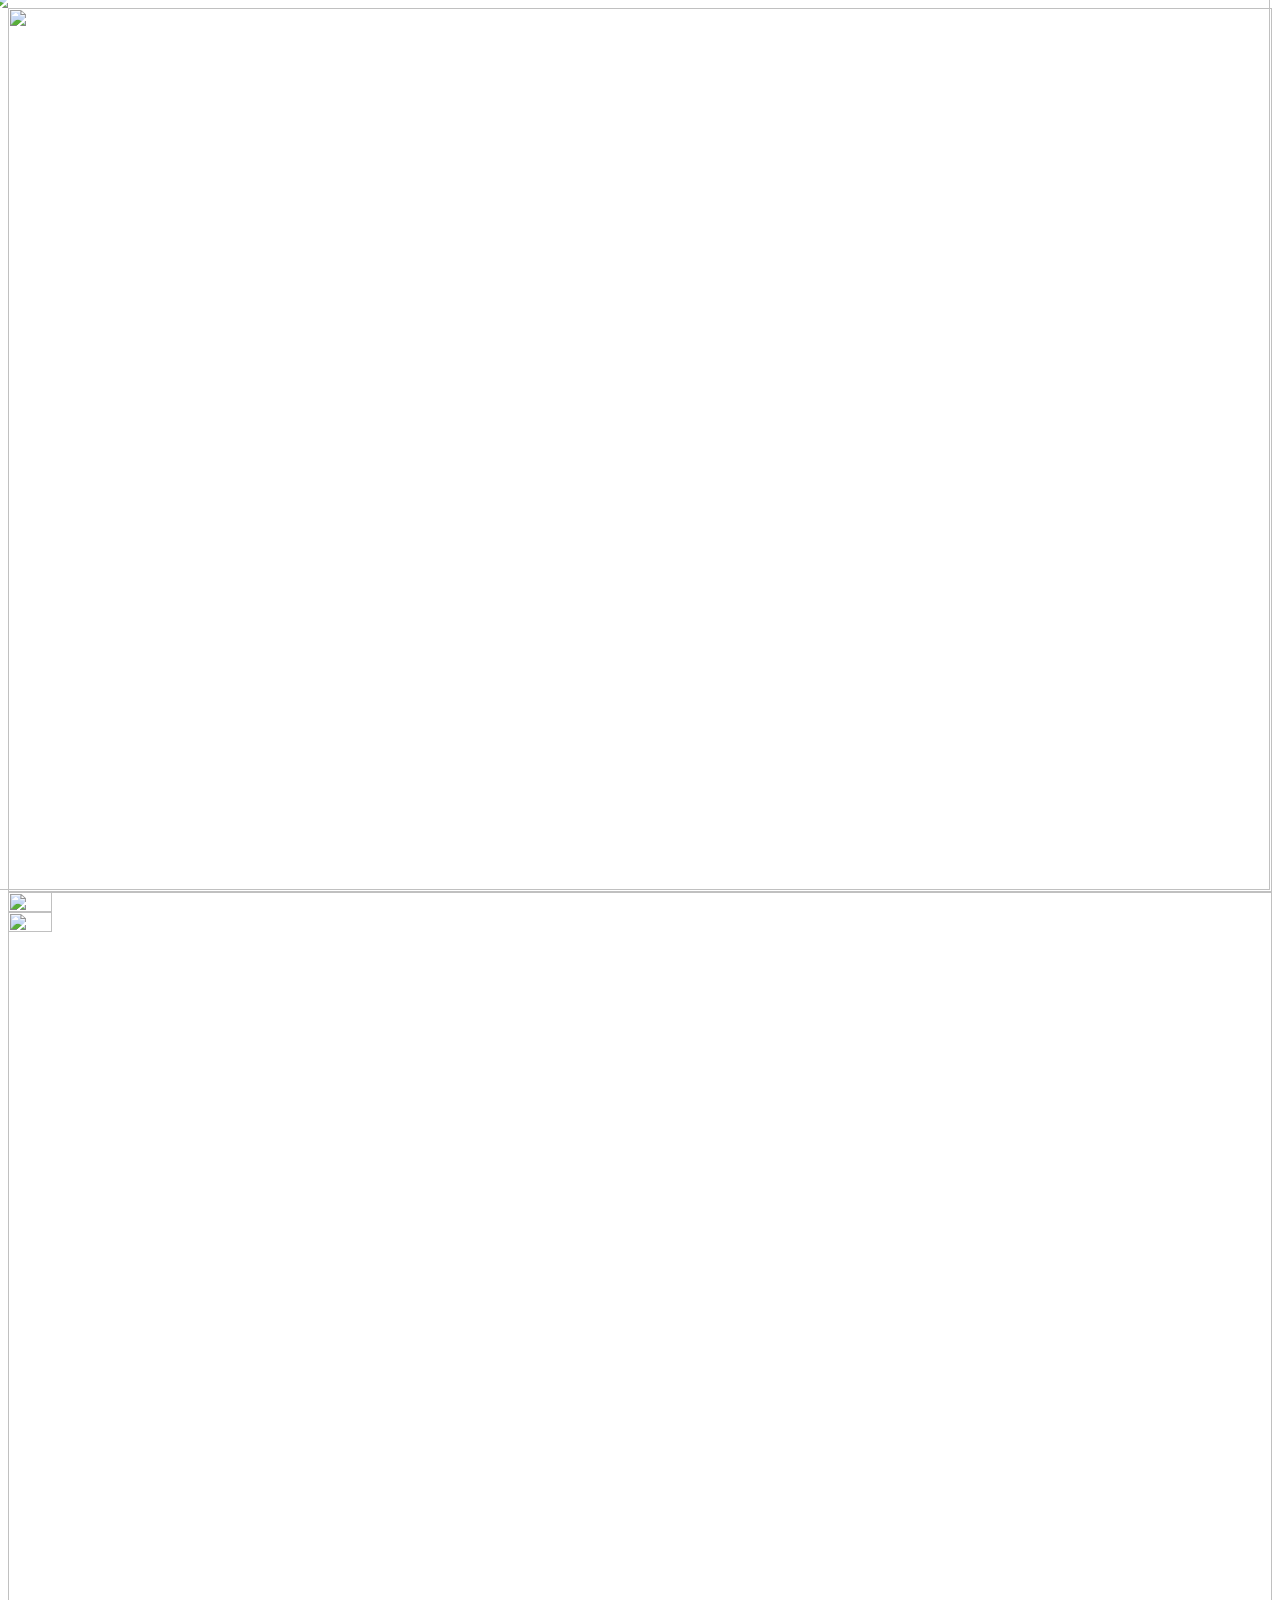
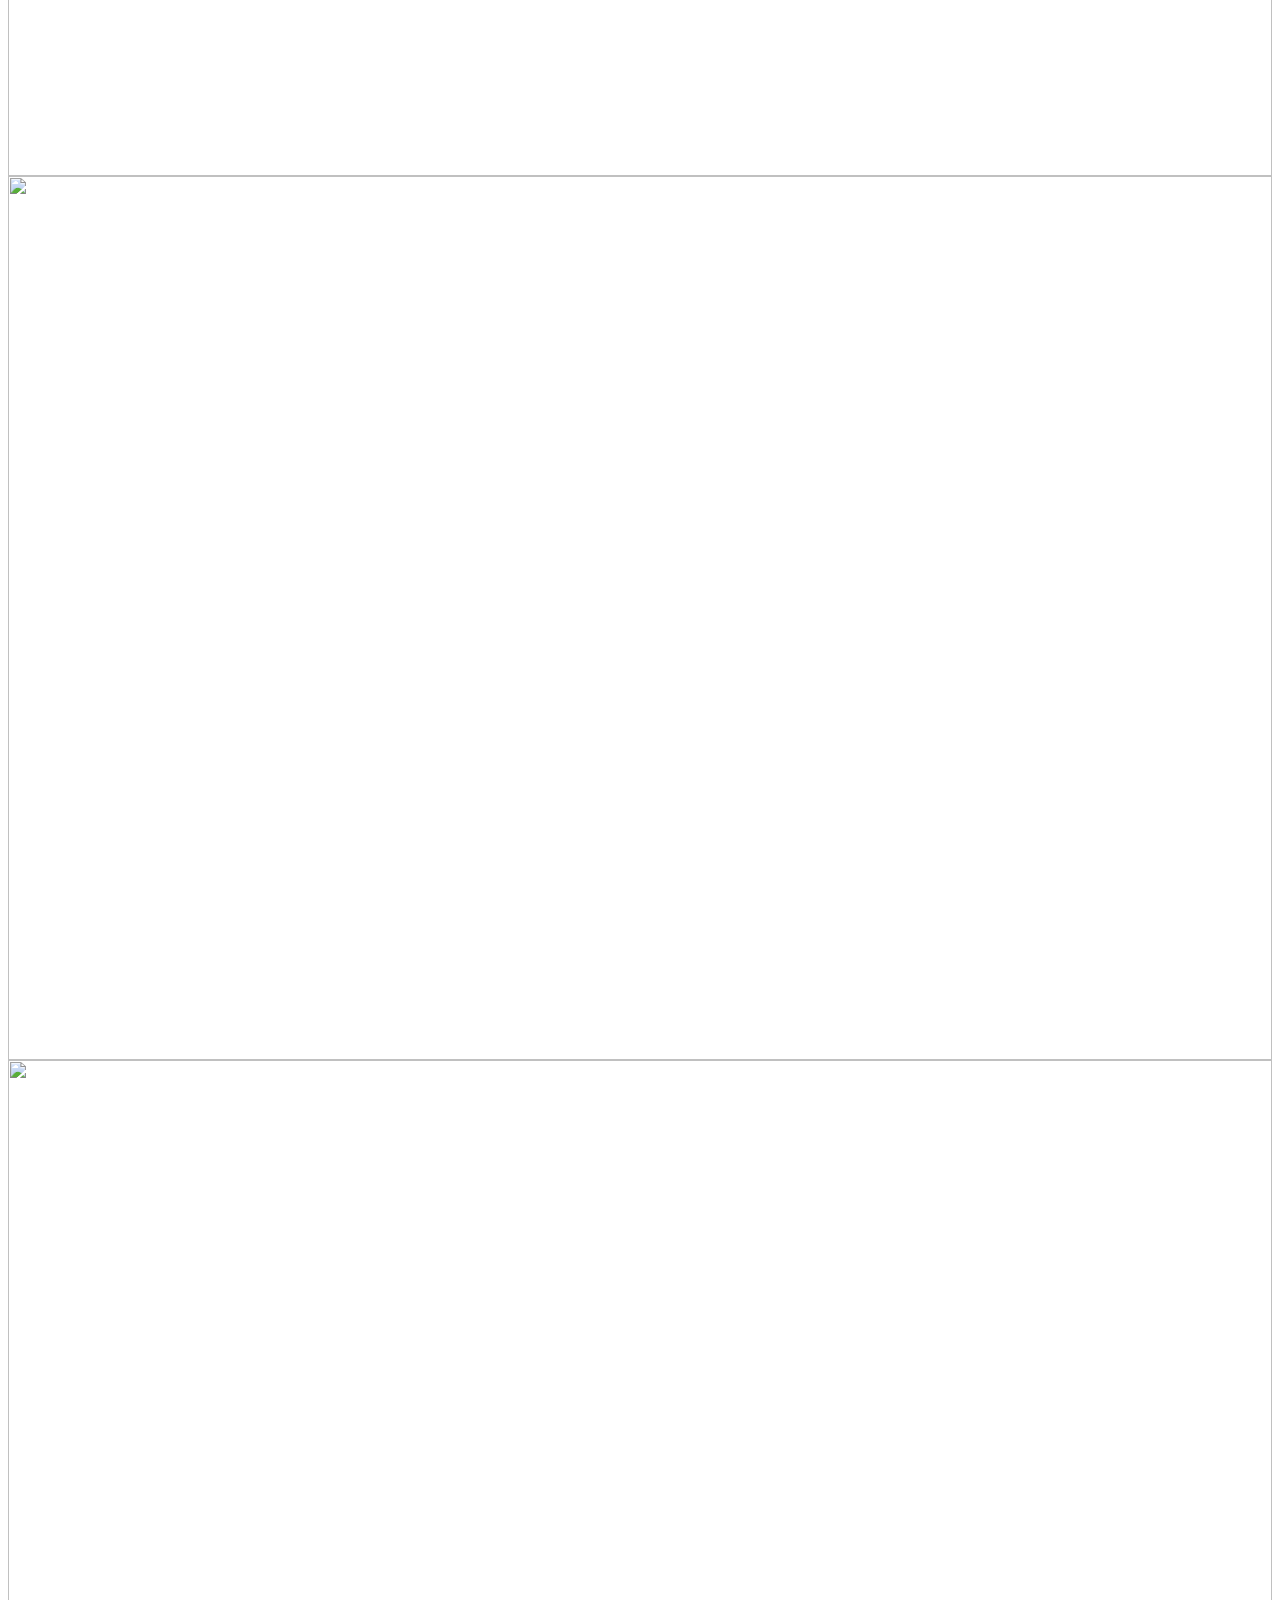
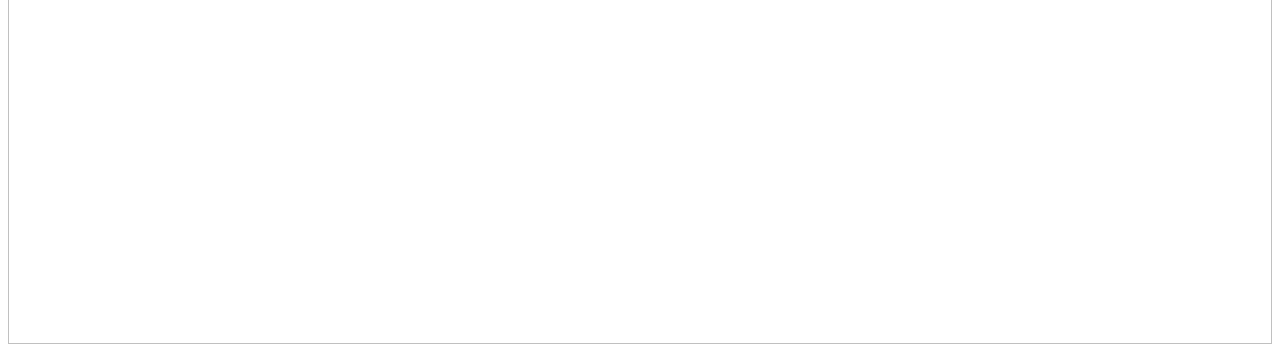
==== commit dc337629: "v1.5.0" ====
--- a/index.html
+++ b/index.html
@@ -1,146 +1,23 @@
-<!DOCTYPE html>
-<html xmlns="http://www.w3.org/1999/xhtml" xml:lang="en" lang="en">
+<html>
 <head>
-    <title>Untitled Document</title>
-    <meta http-equiv="X-UA-Compatible" content="IE=edge" />
-    <meta http-equiv="content-type" content="text/html; charset=utf-8" />
-    <meta name="viewport" content="width=device-width, initial-scale=1.0, user-scalable=no, viewport-fit=cover" />
-    <meta name="apple-mobile-web-app-capable" content="yes" />
-    <link type="text/css" href="resources/css/reset.css" rel="Stylesheet" />
-    <link type="text/css" href="resources/css/default.css" rel="Stylesheet" />
-    <link type="text/css" href="resources/css/loading.css" rel="Stylesheet" />
-    <link rel='icon' type='image/svg+xml' href='resources/images/favicon_play.svg' />
-    <link rel='alternate icon' href='resources/images/favicon_play.ico' />
-    <link href='https://fonts.googleapis.com/css?family=Source+Sans+Pro:400,600' rel='stylesheet'>
+<title>1stHeuronWorkshop</title>
+</head>
+<style>
+   img { width: 100%; }
+</style>
+<body>
+<div>
+   <img src="/1stHeuronWorkshop/img/img01.jpg" style="">
+   <div style="position: absolute; top:70%' center>
+      <img src="/1stHeuronWorkshop/img/button01.jpg" style="">
+      <img src="/1stHeuronWorkshop/img/button02.jpg" style="">
+      <img src="/1stHeuronWorkshop/img/button03.jpg" style="">
+   </div>
+</div>
+<img src="/1stHeuronWorkshop/img/img02.jpg" style="">
+<img src="/1stHeuronWorkshop/img/img03.jpg" style="">
+<img src="/1stHeuronWorkshop/img/img04.jpg" style="">
 
-    <script type="text/javascript">
-        if (location.href.toString().indexOf('file://localhost/') == 0) {
-            location.href = location.href.toString().replace('file://localhost/', 'file:///');
-        }
-    </script>
-	<script type="text/javascript">
-        window.isOnDemand = false;
-
-        var waitTimer = 300;
-        var isWaiting = false;
-
-        function main_frame_loaded(iframe) {
-            isWaiting = false;
-
-            if (!window.isOnDemand || is_local_source(document.location)) {
-                show_loading_indicator(false);
-                return;
-            }
-
-            var emptySource = iframe.contentWindow.location.href === 'about:blank';
-            show_loading_indicator(emptySource);
-			
-			iframe.contentWindow.onbeforeunload = content_start_loading;
-        };
-		
-        function content_start_loading() {
-            isWaiting = true;
-            var isLocalSource = is_local_source(document.location);
-            // Lets show loading indicator only for non-local team projects
-            var showLoading = !isLocalSource && window.isOnDemand;
-            show_loading_indicator(showLoading);
-        };
-
-        function is_local_source(location) {
-            // Local content loads fast. So, let's prevent loading indicator for local content.
-            const localHosts = ["127.0.0.1", "localhost", "local"];
-            const localFileProtocol = "file:";
-
-            if (localHosts.some((val) => val === location.hostname.toLowerCase())) return true;
-            if (location.protocol === localFileProtocol) return true;
-            return false
-        }
-
-        function show_loading_indicator(isVisible) {
-            var indicator = document.querySelector('.loading-indicator');
-            var panel = document.getElementById('mainPanel');
-
-            if (isVisible) {
-                // Do not show loading indicator immediately.
-                // Let's wait some time to prevent indicator blinking when content loads fast.
-                setTimeout(() => {
-                    if (isWaiting) {
-                        isWaiting = false;
-                        indicator.style.display = '';
-                        panel.style.display = 'none';
-                    }
-                }, waitTimer);
-            } else {
-                indicator.style.display = 'none';
-                panel.style.display = '';
-            }
-        }
-	</script>
-    <!--<link type="text/css" rel="Stylesheet" href="plugins/sitemap/styles/sitemap.css" />
-    <link type="text/css" rel="Stylesheet" href="plugins/page_notes/styles/page_notes.css" />
-    <link type="text/css" rel="Stylesheet" href="plugins/debug/styles/debug.css" />
-    <link type="text/css" rel="Stylesheet" href="plugins/handoff/styles/handoff.css" />
-    <link type="text/css" rel="Stylesheet" href="plugins/handoff/styles/codemirror.css" />-->
-</head>
-<body scroll="no" class="hashover" style="overflow: hidden;">
-        <div id="popupContainer">
-        <div id='interfaceAdaptiveViewsListContainer'>
-        </div>
-
-        <div id='interfaceScaleListContainer'>
-        </div>
-
-        <div id='overflowMenuContainer'>
-        </div>
-
-        <div id='scaleMenuContainer'>
-        </div>
-    </div>
-    <div id="outerContainer">
-        <div id="clippingBounds">
-            <div id="clippingBoundsScrollContainer"></div>
-        </div>
-
-        <div id="mHideSidebar"></div>
-        <div id="lsplitbar" class="splitbar"></div>
-		<div class="loading-indicator" style="display: none;">
-			<svg class="loader" viewBox="0 0 24 24">
-				<circle class="loader__value" cx="12" cy="12" r="10" />
-				<circle class="loader__value" cx="12" cy="12" r="10" />
-			</svg>
-		</div>
-        <div id="mainPanel" style="display: none;">
-            <div id="mainPanelContainer" style="position: relative; width:100%; height: 100%;">
-                <div id="clipFrameScroll" style="position: relative; width:100%; height: 100%; background-color: #ffffff;">
-                    <iframe onload="main_frame_loaded(this)" id="mainFrame" name="mainFrame" width="100%" height="100%" src="about:blank" frameborder="0" style="display: block;position:absolute;" webkitallowfullscreen mozallowfullscreen allowfullscreen></iframe>
-                </div>
-            </div>
-        </div>
-
-        <div id="rsplitbar" class="splitbar"></div>
-    </div>
-
-    <div id="maximizePanelContainer" class="maximizePanelContainer">
-        <div id="maximizePanelOver">
-            <div id="maximizePanel" title="Expand" class="maximizePanelOver">
-                <div id="maximizeButton" class="maximizeButton maximizeIcon"></div>
-            </div>
-        </div>
-    </div>
-
-    <div id="mobileControlFrameContainer"></div>
-
-<!-- 10.0.0.3886 -->
-<script src="resources/scripts/jquery-3.2.1.min.js"></script>
-<script src="resources/scripts/axure/jquery.nicescroll.min.js"></script>
-<script src="resources/scripts/axutils.js"></script>
-<script src="resources/scripts/messagecenter.js"></script>
-<script src="resources/scripts/player/axplayer.js"></script>
-<script src="resources/scripts/player/init.js"></script>
-
-
-<script>
-	$(document).ready(content_start_loading);
-</script>
+<img src="/1stHeuronWorkshop/img/top01.jpg" style="position:fixed; bottom: 10px; right: 10px;">
 </body>
-</html>
+</html>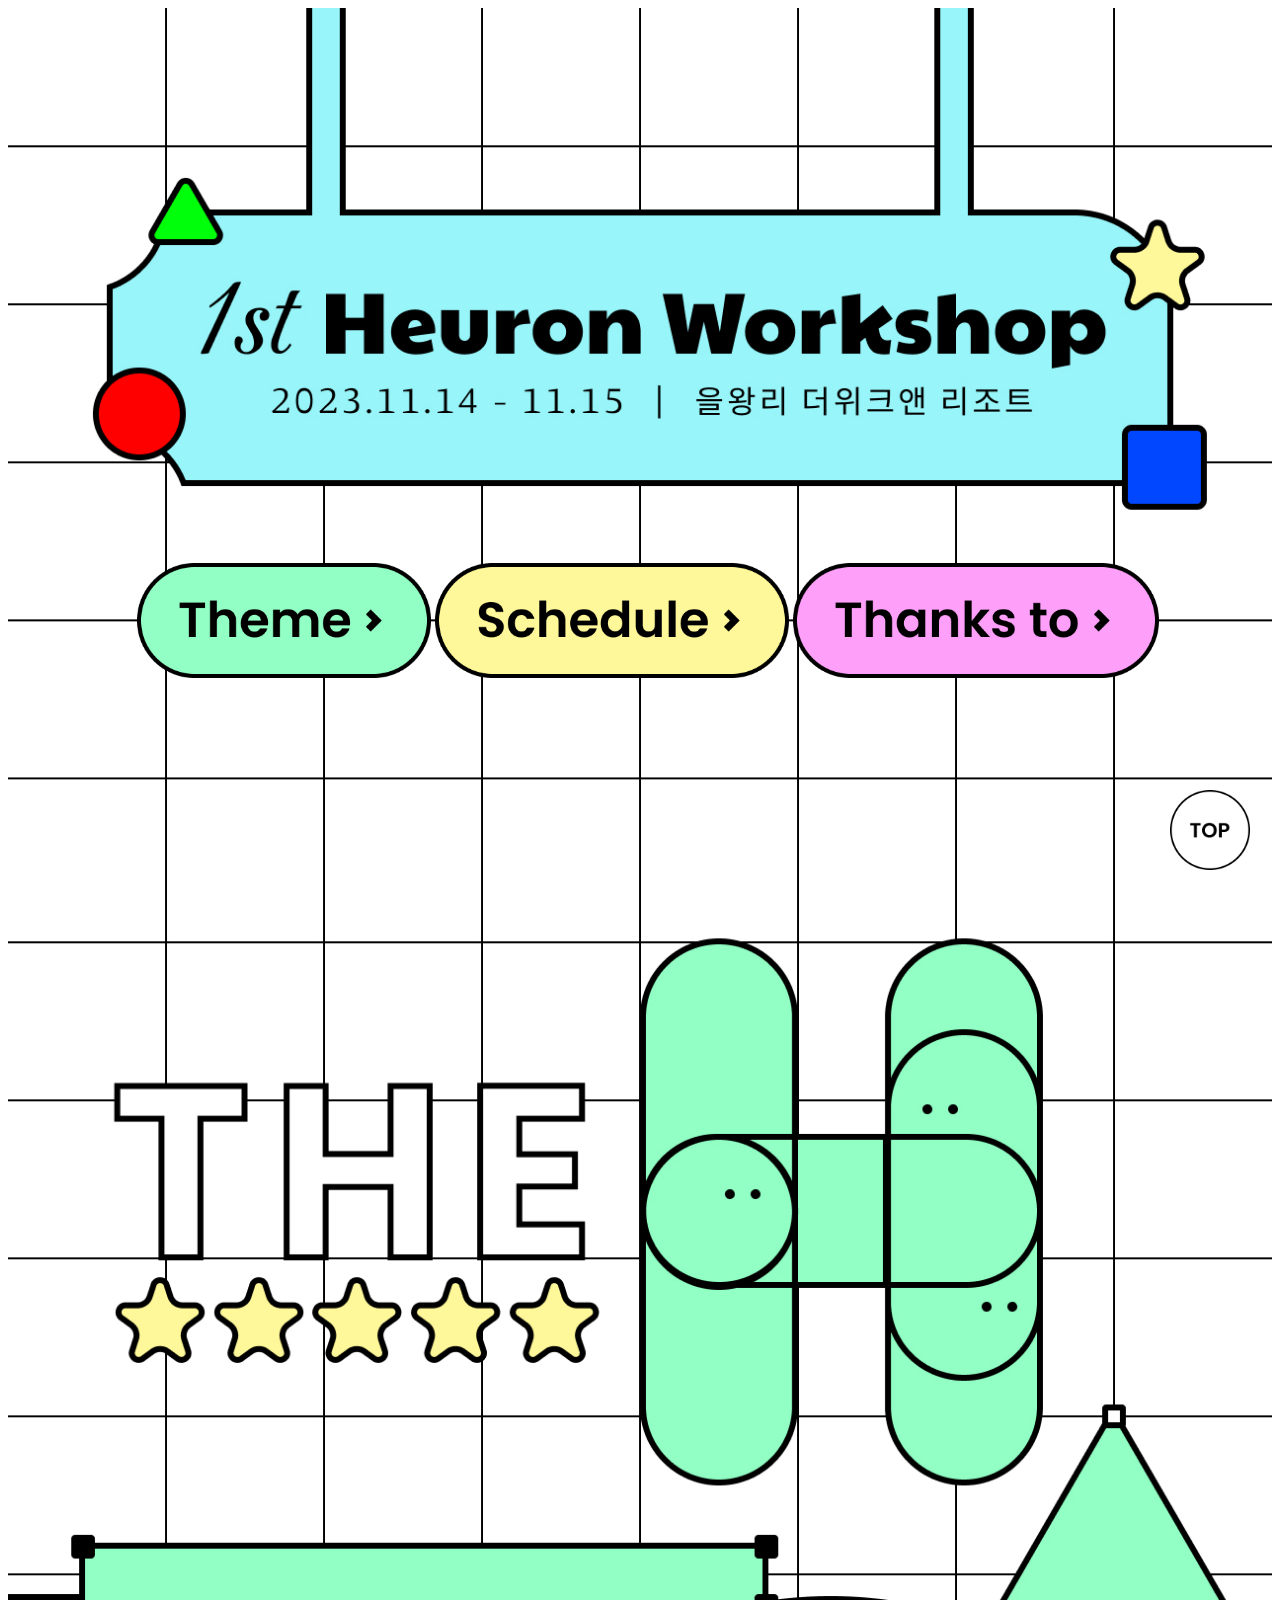
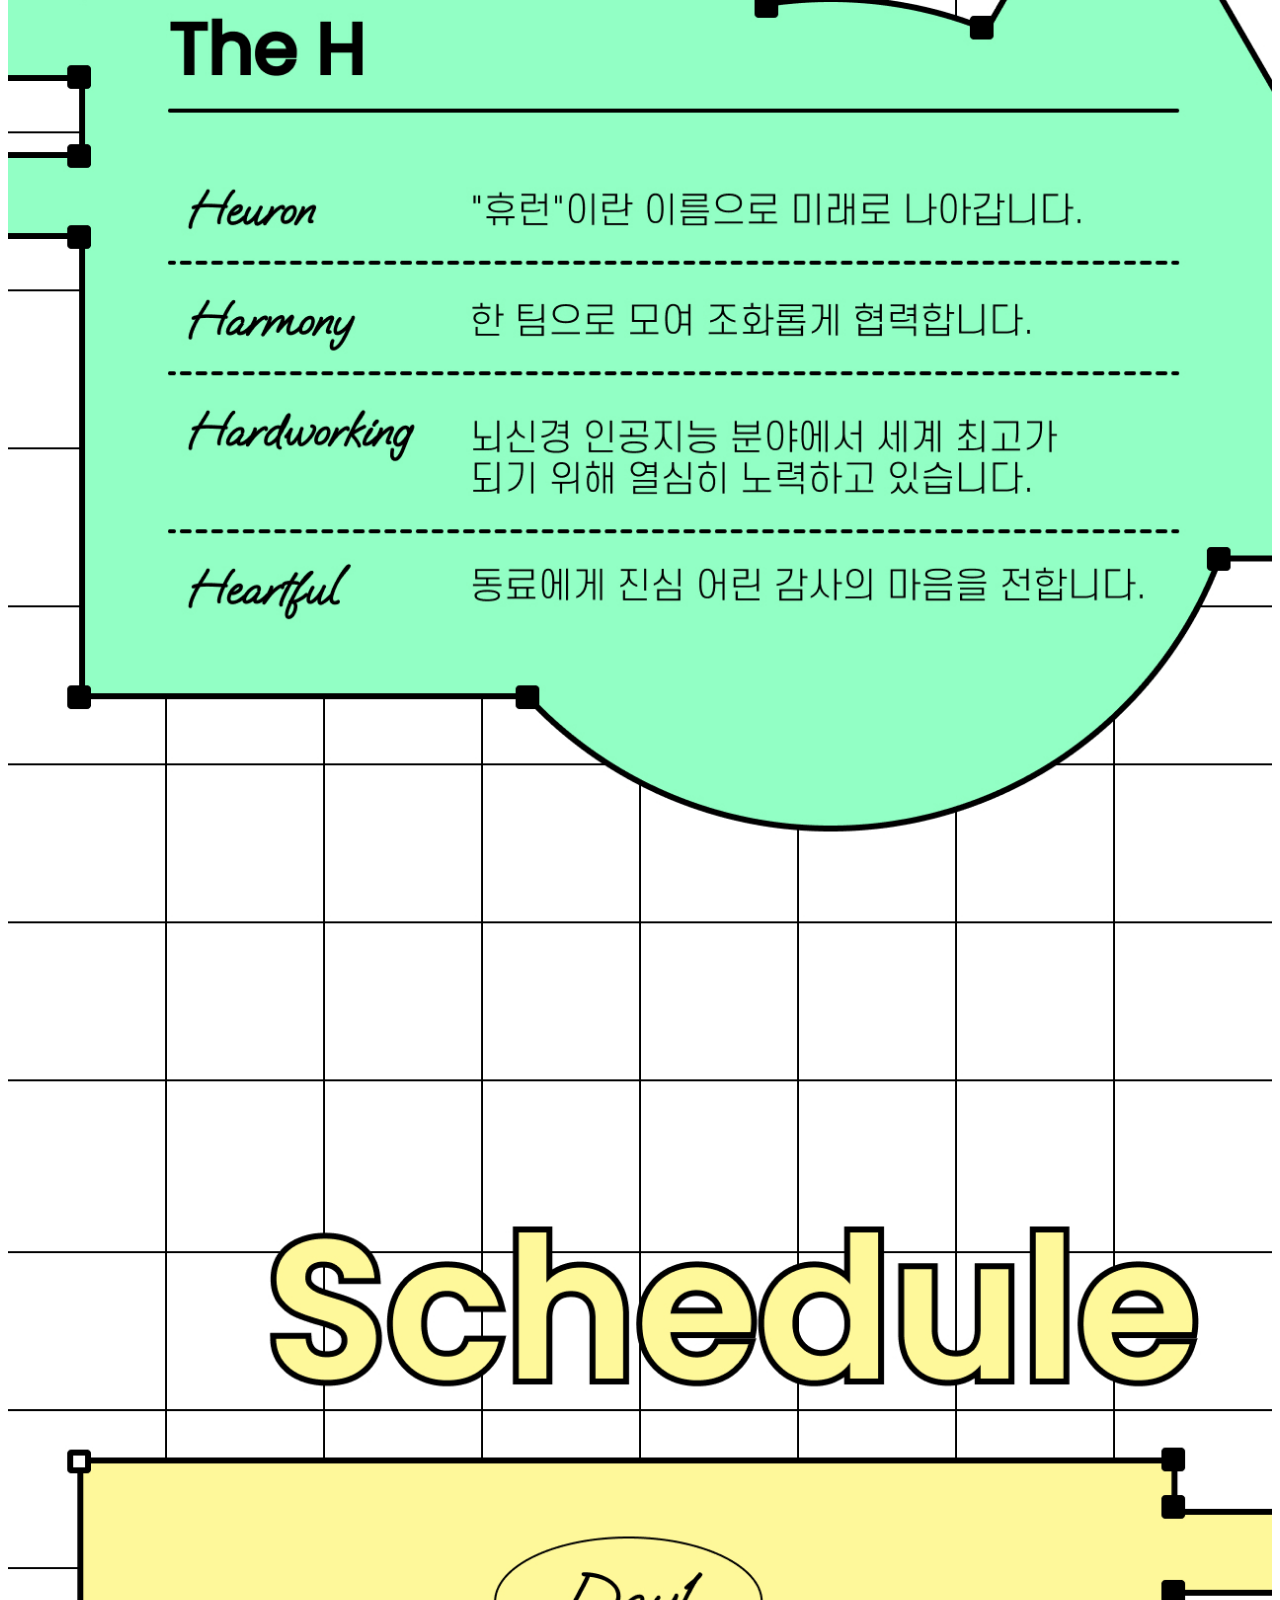
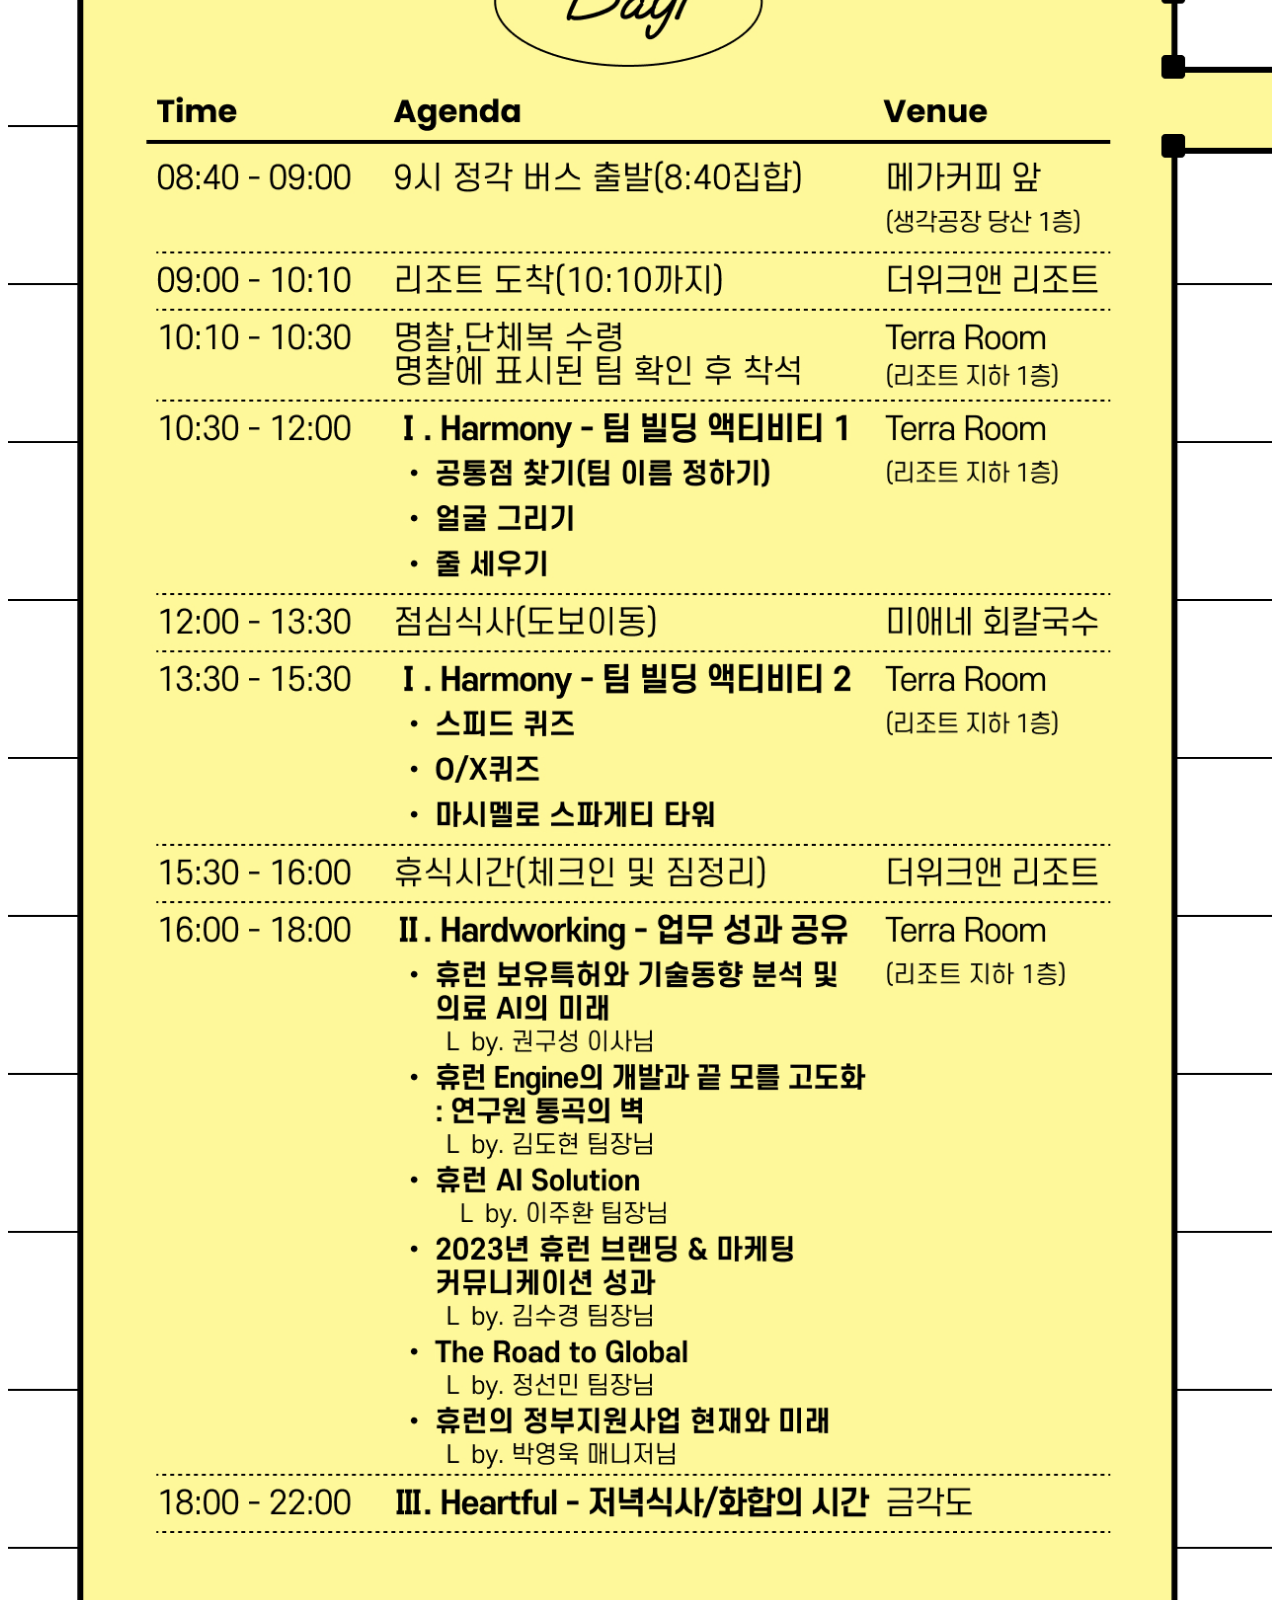
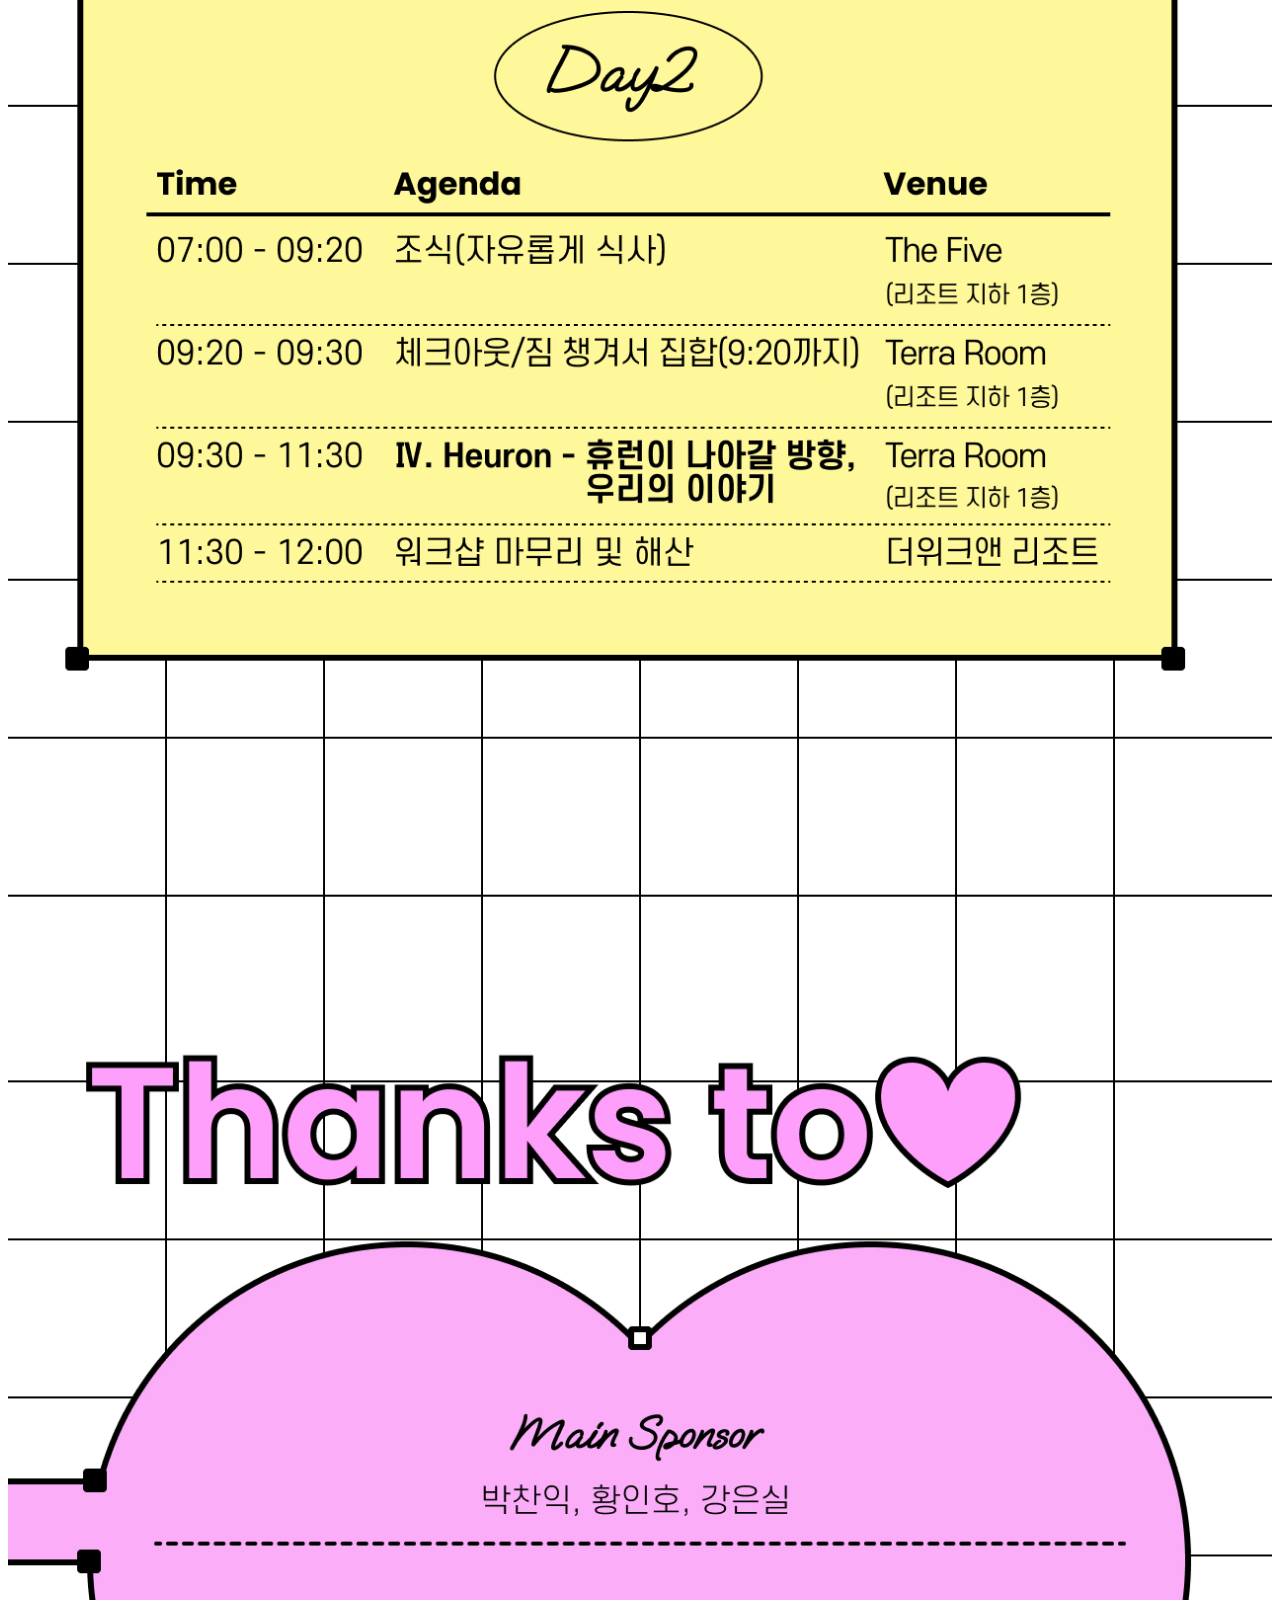
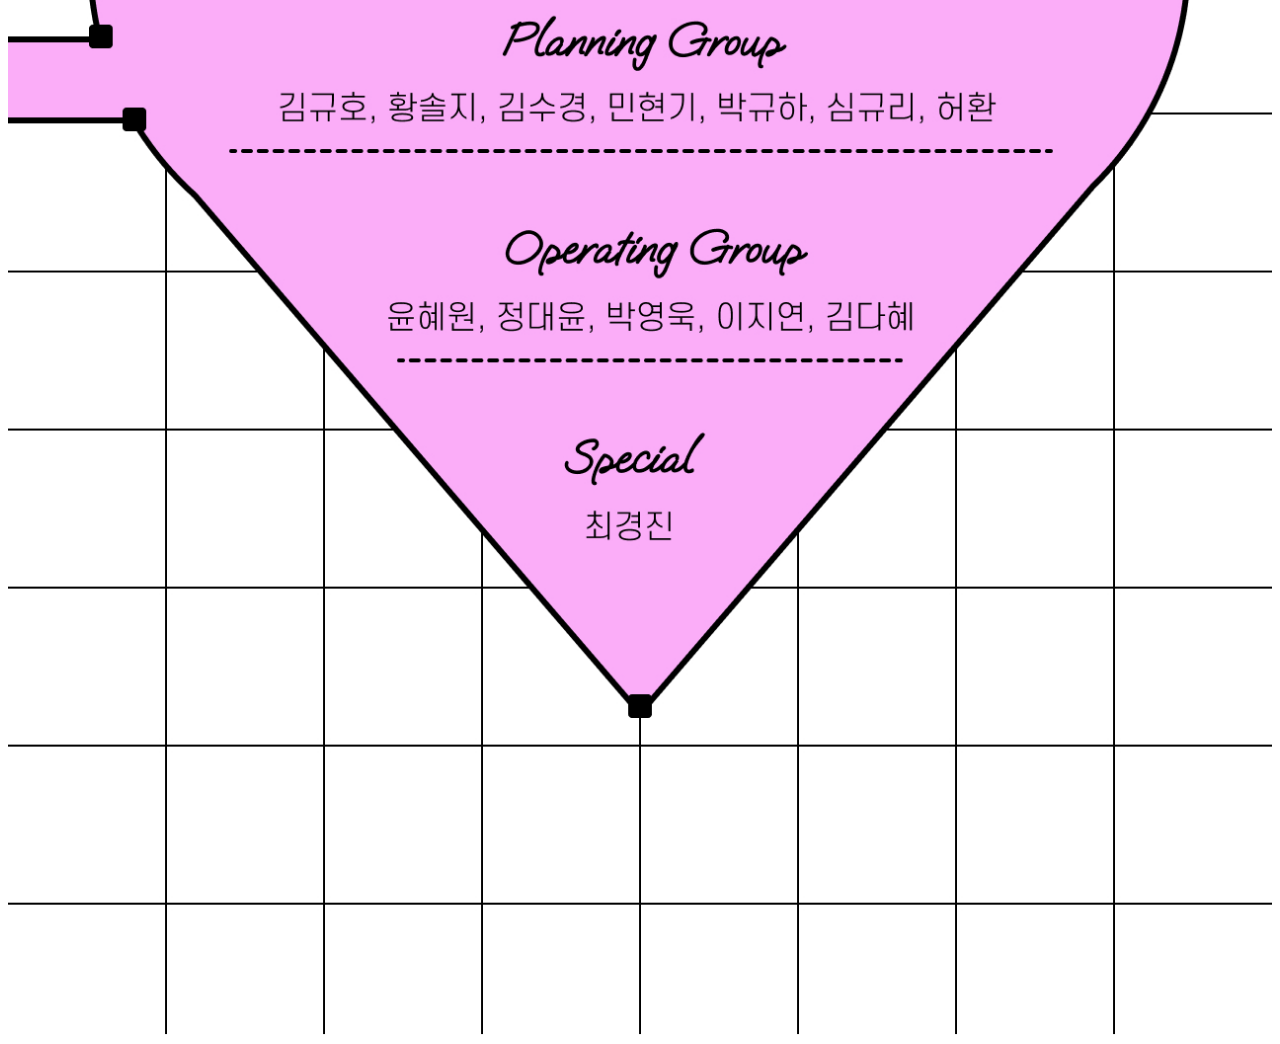
==== commit 3c9a9e70: "Add files via upload" ====
--- a/index.html
+++ b/index.html
@@ -1,23 +1,51 @@
 <html>
 <head>
-<title>1stHeuronWorkshop</title>
+   <title>1stHeuronWorkshop</title>
+
+   <meta name="viewport" content="width=device-width,initial-scale=1,minimum-scale=1,maximum-scale=1,user-scalable=no">
+
 </head>
 <style>
-   img { width: 100%; }
+
+   .img {
+      width: 100%;
+   }
+
+   .button {
+      height: 9vw;
+   }
+
+   .button_group {
+      position: absolute;
+      top: 44vw;
+      width: 100%;
+      text-align: center;
+   }
+
+   .top {
+      position:fixed;
+      bottom: 30px;
+      right: 30px;
+      width: 80px;
+      height: 80px;
+   }
+
 </style>
 <body>
-<div>
-   <img src="/1stHeuronWorkshop/img/img01.jpg" style="">
-   <div style="position: absolute; top:70%' center>
-      <img src="/1stHeuronWorkshop/img/button01.jpg" style="">
-      <img src="/1stHeuronWorkshop/img/button02.jpg" style="">
-      <img src="/1stHeuronWorkshop/img/button03.jpg" style="">
-   </div>
+
+<img class="img" src="./img/01.jpg">
+
+<div class="button_group">
+   <a href="#theme"><img class="button" src="./img/bt01.png"></a>
+   <a href="#schedule"><img class="button" src="./img/bt02.png" onclick=""></a>
+   <a href="#thanks"><img class="button" src="./img/bt03.png" onclick=""></a>
 </div>
-<img src="/1stHeuronWorkshop/img/img02.jpg" style="">
-<img src="/1stHeuronWorkshop/img/img03.jpg" style="">
-<img src="/1stHeuronWorkshop/img/img04.jpg" style="">
 
-<img src="/1stHeuronWorkshop/img/top01.jpg" style="position:fixed; bottom: 10px; right: 10px;">
+<img id="theme" class="img" src="./img/02.jpg">
+<img id="schedule" class="img" src="./img/03.jpg">
+<img id="thanks" class="img" src="./img/04.jpg">
+
+
+<img class="top" src="./img/top01.png" onclick="window.scrollTo(0, 0)">
 </body>
 </html>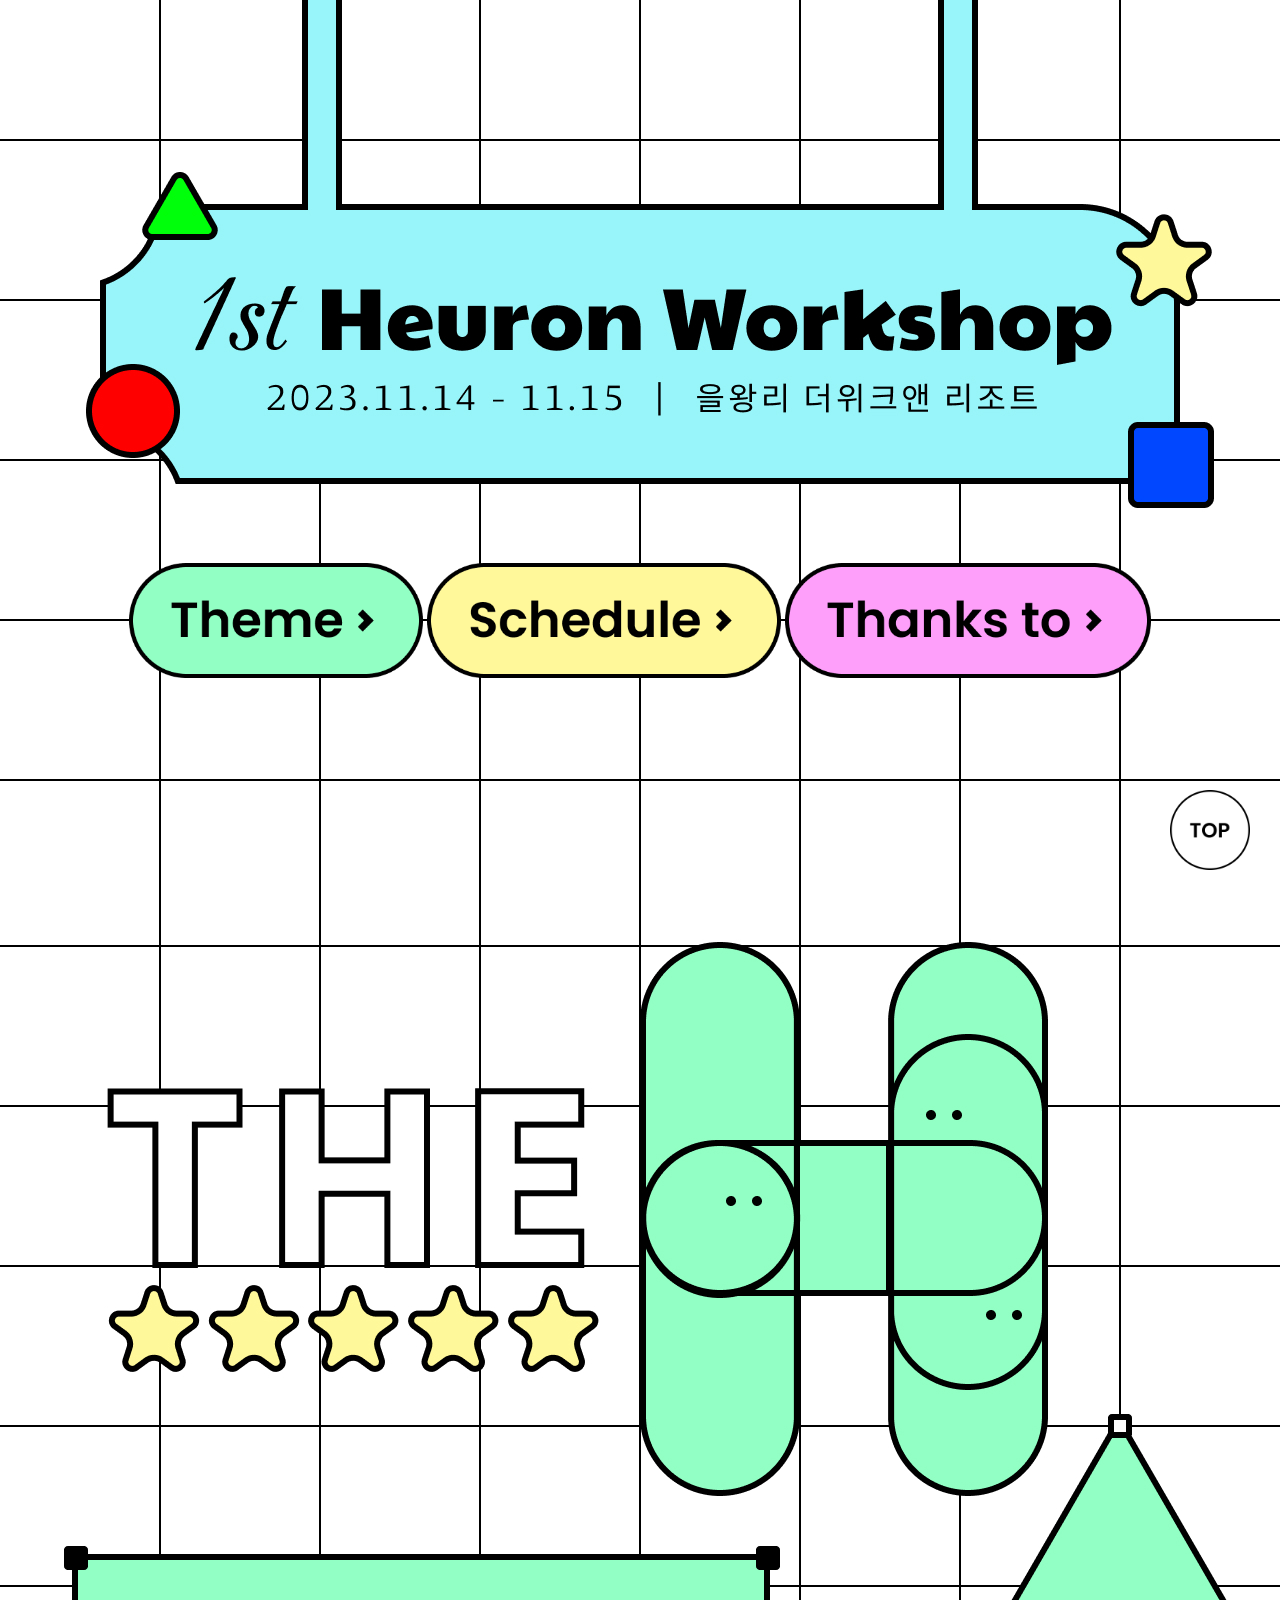
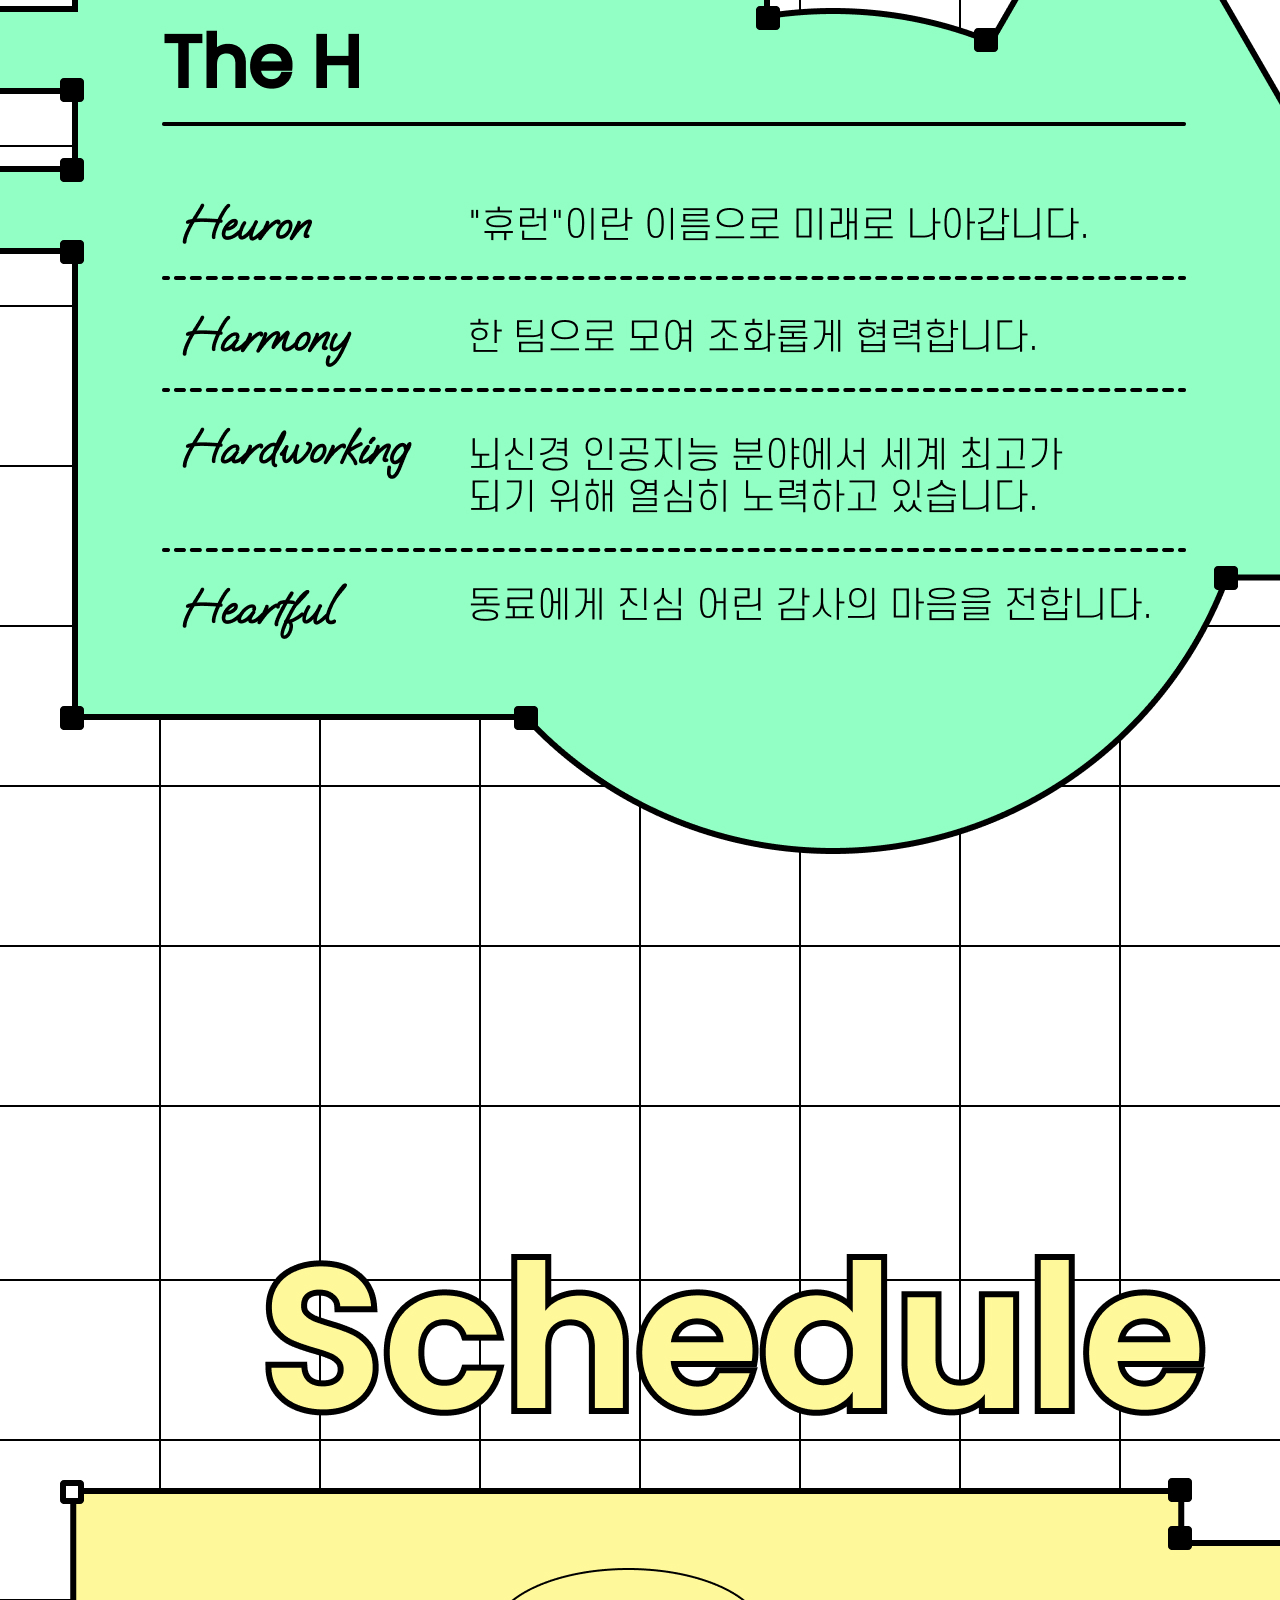
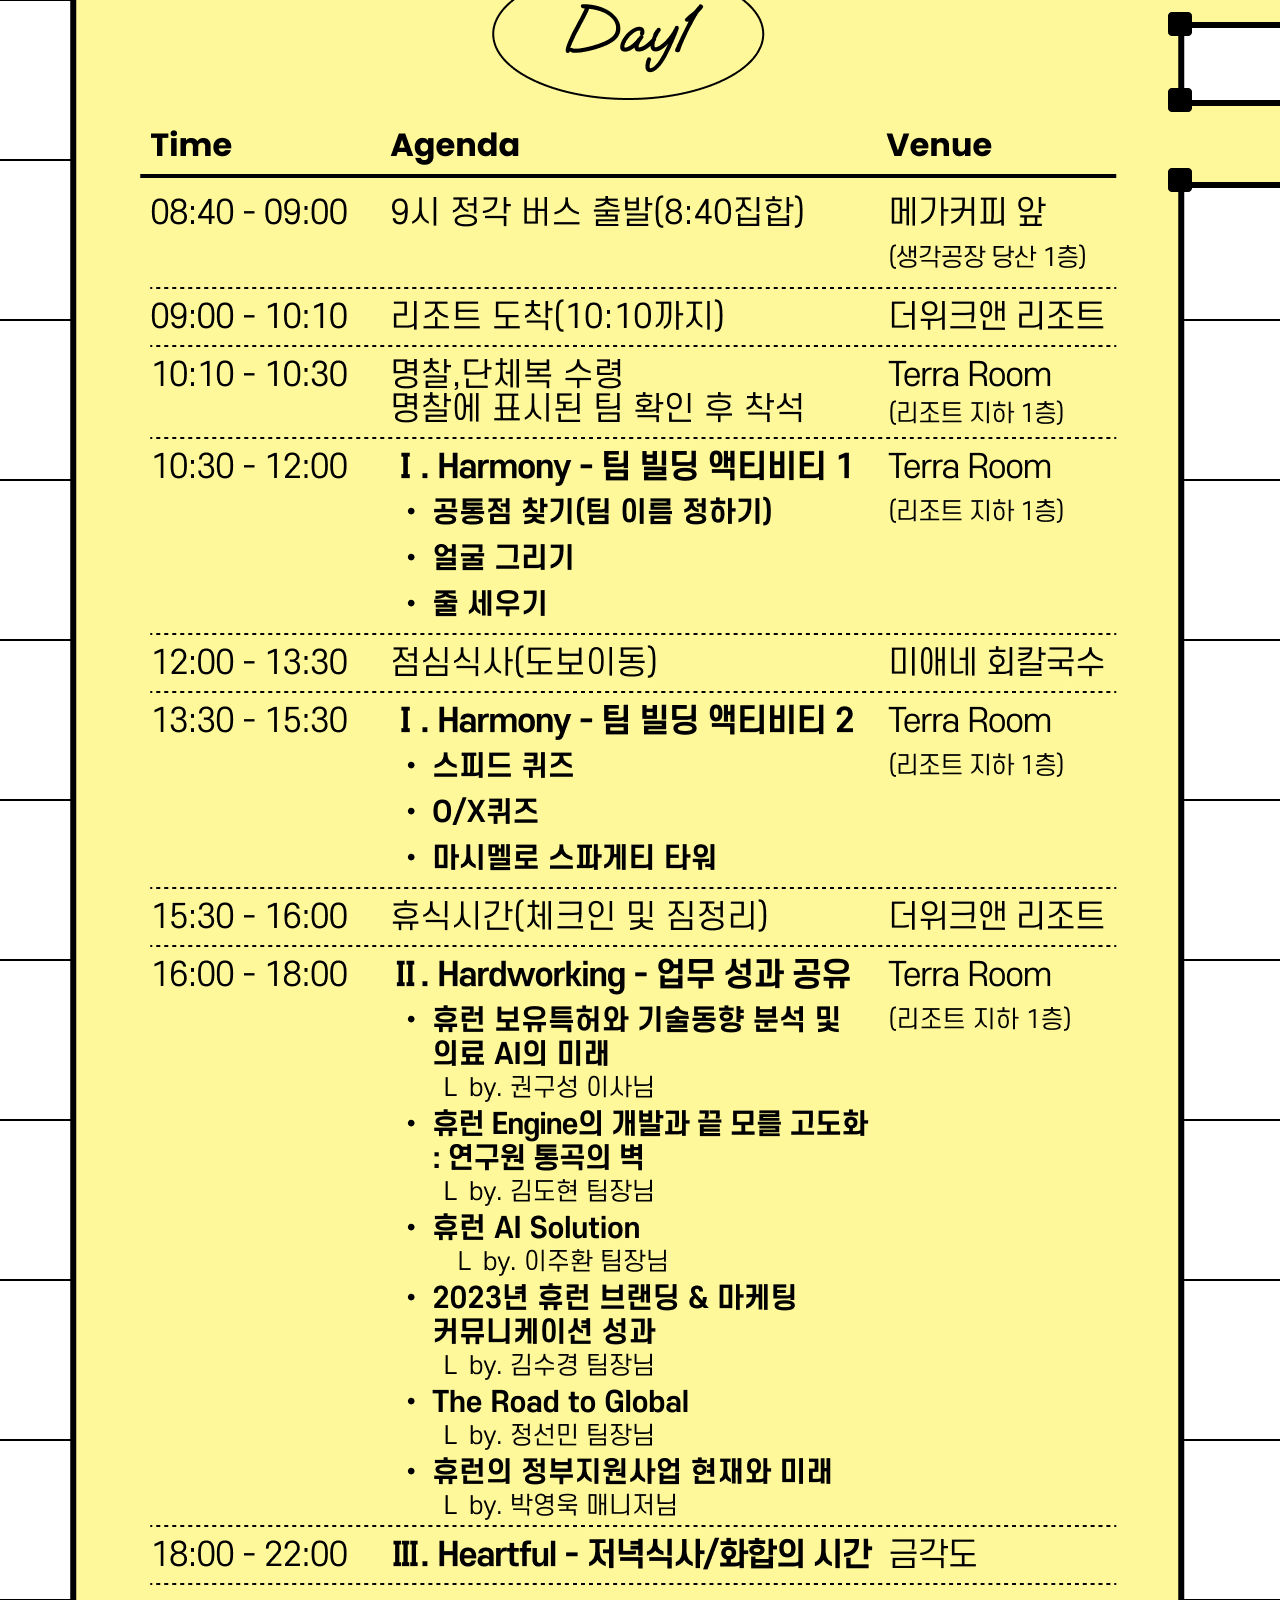
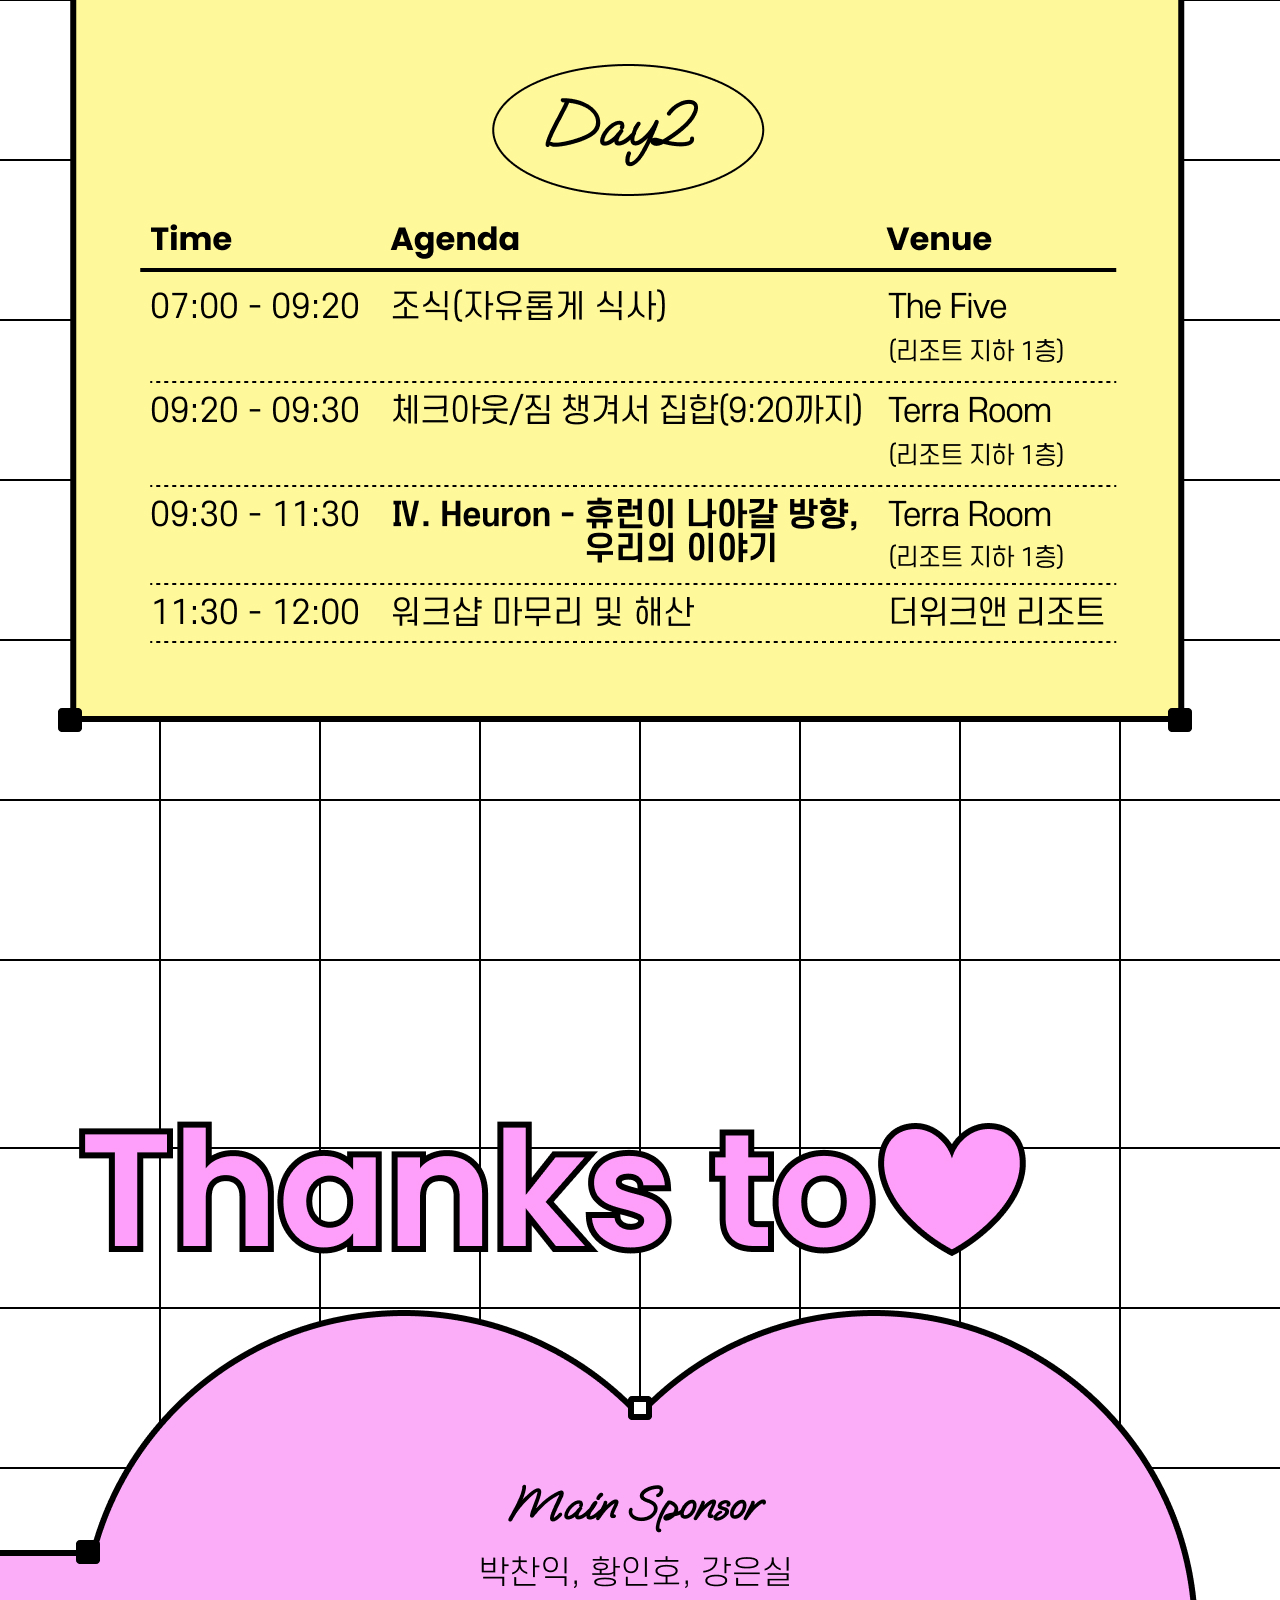
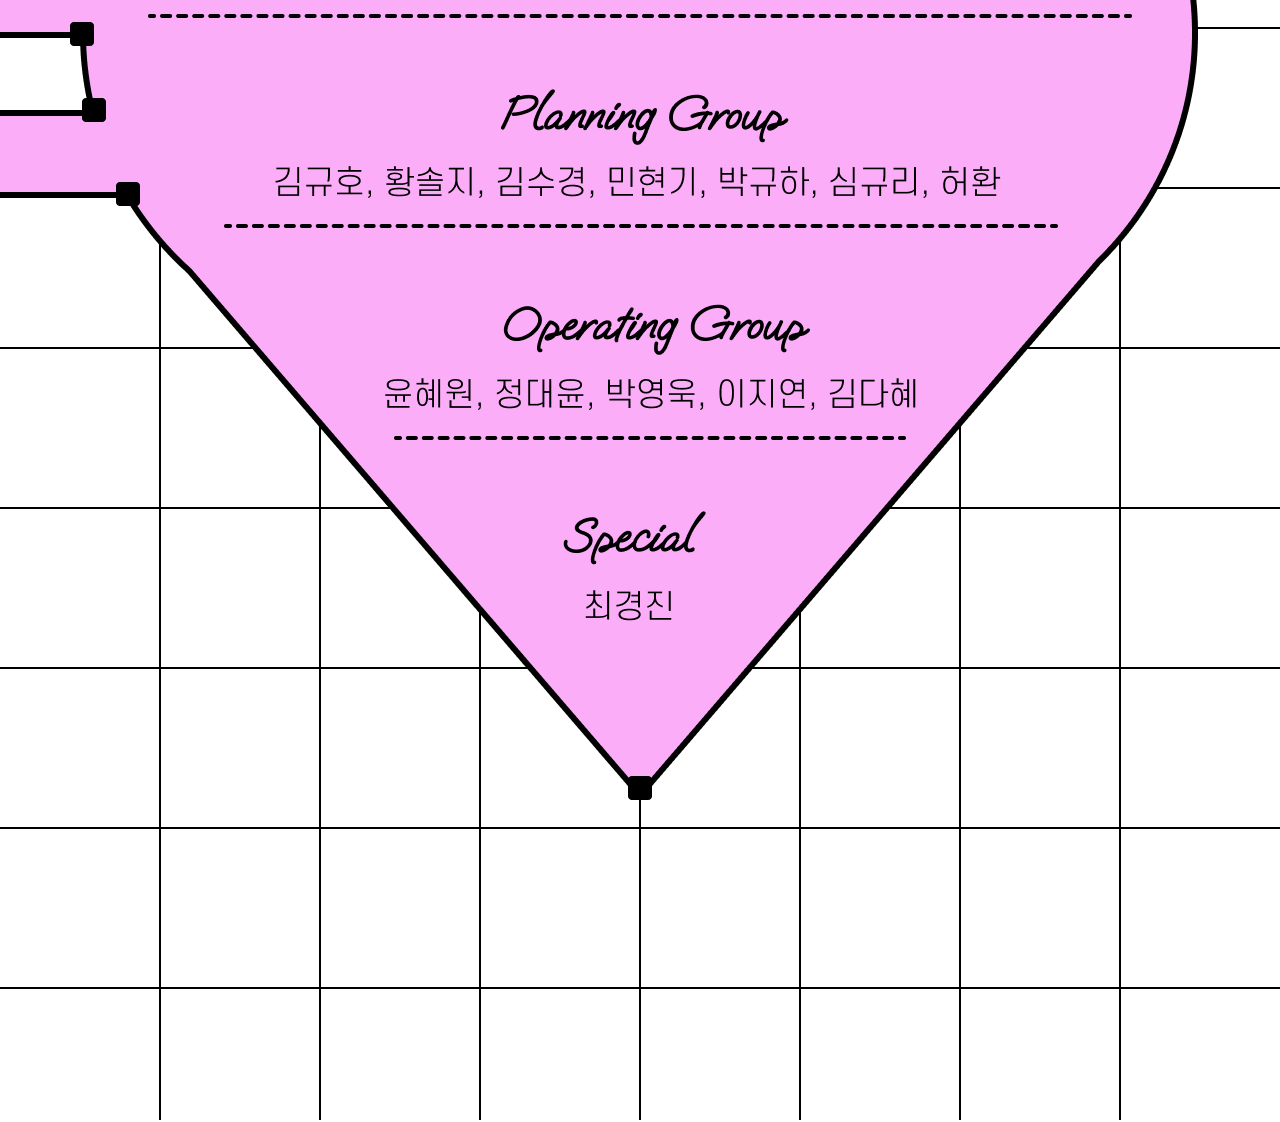
==== commit 305a89bc: "Add files via upload" ====
--- a/index.html
+++ b/index.html
@@ -2,10 +2,15 @@
 <head>
    <title>1stHeuronWorkshop</title>
 
-   <meta name="viewport" content="width=device-width,initial-scale=1,minimum-scale=1,maximum-scale=1,user-scalable=no">
+   <meta name="viewport" content="width=device-width, initial-scale=1.0, maximum-scale=1.0, user-scalable=no">
 
 </head>
 <style>
+
+   html, body {
+      padding: 0;
+      margin: 0;
+   }
 
    .img {
       width: 100%;
